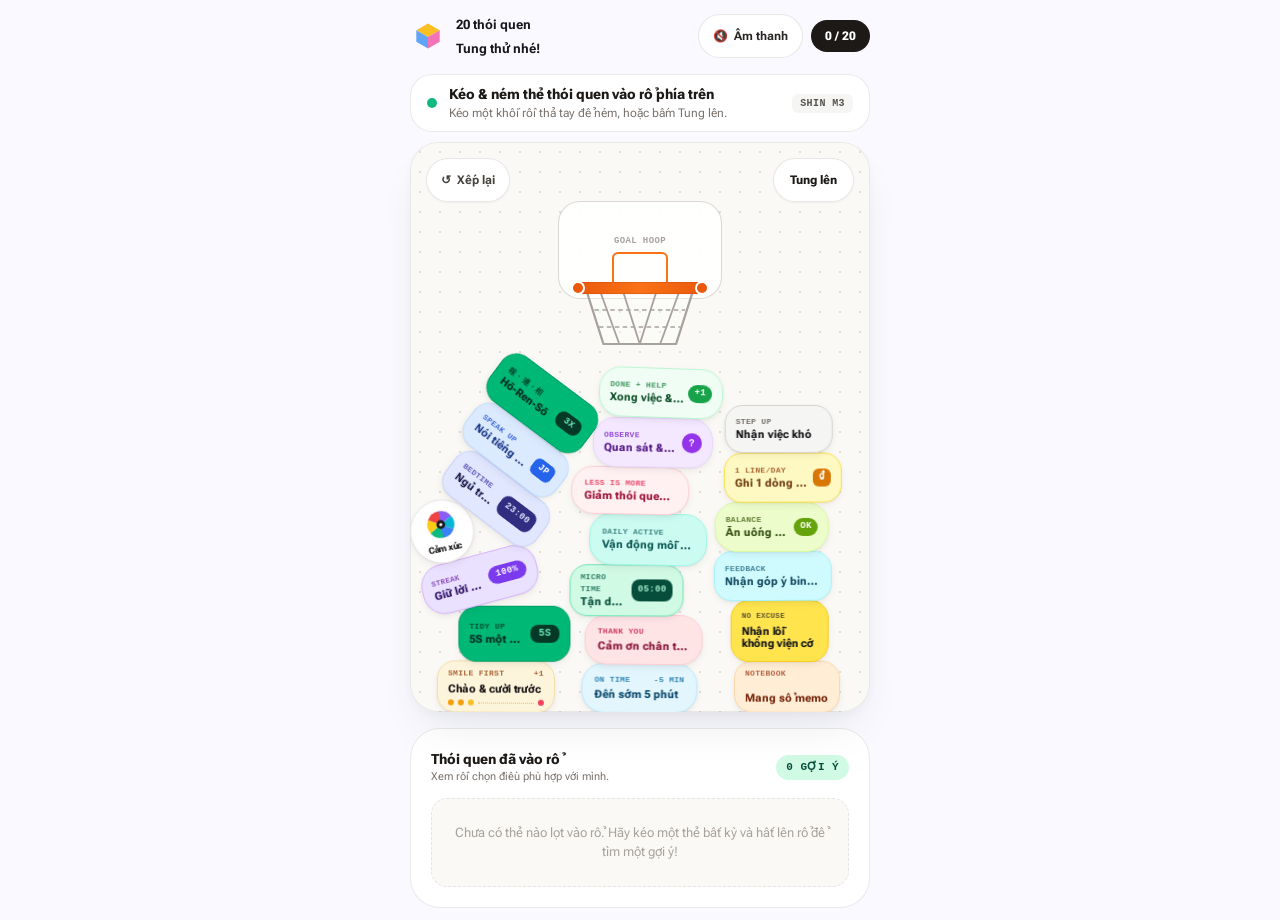
==== habit-game.html @ e6008279 "M3.3.14. Game" ====
<!DOCTYPE html>
<html lang="vi">
<head>
  <meta charset="UTF-8" />
  <meta name="viewport" content="width=device-width, initial-scale=1.0" />
  <title>Tung thói quen · Shin routine</title>

  <!-- Tailwind CSS -->
  <link rel="stylesheet" href="assets/game/habit-game.css?v=M3.3.14">

  <!-- Thư viện vật lý 2D Matter.js -->
  <script src="assets/game/matter-0.19.0.min.js?v=M3.3.14"></script>

  <style>
@font-face{font-family:'Roboto Flex';src:url('assets/fonts/roboto-flex-vietnamese.woff2') format('woff2');font-weight:100 1000;font-display:swap;unicode-range:U+0102-0103,U+0110-0111,U+0128-0129,U+0168-0169,U+01A0-01A1,U+01AF-01B0,U+0300-0301,U+0303-0304,U+0308-0309,U+0323,U+0329,U+1EA0-1EF9,U+20AB;}
@font-face{font-family:'Roboto Flex';src:url('assets/fonts/roboto-flex-latin.woff2') format('woff2');font-weight:100 1000;font-display:swap;}

    :root {
      --bg-page: #F6F5F0;
      --bg-table: #FAF9F5;
      --dot-color: #DFDDD4;
      --ink-primary: #18181B;
    }

    body {
      font-family: 'Roboto Flex', -apple-system, BlinkMacSystemFont, sans-serif;
      background-color: var(--bg-page);
      color: var(--ink-primary);
      overscroll-behavior: none;
    }

    .font-mono-tag {
      font-family: ui-monospace, monospace;
      letter-spacing: 0.04em;
    }

    /* Mặt bàn Google Tabletop với họa tiết lưới chấm đặc trưng */
    .tabletop-surface {
      background-color: var(--bg-table);
      background-image: radial-gradient(var(--dot-color) 1.35px, transparent 1.35px);
      background-size: 20px 20px;
      box-shadow:
        0 24px 48px -16px rgba(24, 24, 27, 0.10),
        0 4px 12px -2px rgba(24, 24, 27, 0.04),
        inset 0 0 0 1px rgba(24, 24, 27, 0.07);
      touch-action: none;
      user-select: none;
      -webkit-user-select: none;
    }

    /* Thẻ / Khối vật lý Tabletop */
    .tt-widget {
      position: absolute;
      top: 0;
      left: 0;
      will-change: transform;
      pointer-events: none;
      box-shadow:
        0 3px 10px -2px rgba(24, 24, 27, 0.09),
        0 1px 2px rgba(24, 24, 27, 0.05);
      transition: box-shadow 0.16s ease, opacity 0.25s ease;
    }

    .tt-widget.is-grabbed {
      box-shadow:
        0 20px 32px -8px rgba(24, 24, 27, 0.24),
        0 8px 16px -4px rgba(24, 24, 27, 0.10),
        0 0 0 2px #18181B;
      z-index: 30;
    }

    /* Hiệu ứng rung lưới rổ khi ném lọt */
    @keyframes netSwish {
      0% { transform: scaleY(1) scaleX(1); }
      28% { transform: scaleY(1.28) scaleX(0.85); }
      62% { transform: scaleY(0.92) scaleX(1.06); }
      100% { transform: scaleY(1) scaleX(1); }
    }

    .net-swish-anim {
      transform-origin: top center;
      animation: netSwish 0.45s cubic-bezier(0.22, 1, 0.36, 1);
    }

    /* Hiệu ứng hạt màu Tabletop khi ghi điểm */
    @keyframes confettiBurst {
      0% {
        opacity: 1;
        transform: translate(0, 0) scale(1) rotate(0deg);
      }
      100% {
        opacity: 0;
        transform: translate(var(--dx), var(--dy)) scale(0.35) rotate(140deg);
      }
    }

    .tt-particle {
      position: absolute;
      width: 8px;
      height: 8px;
      border-radius: 3px;
      pointer-events: none;
      animation: confettiBurst 0.65s cubic-bezier(0.16, 1, 0.3, 1) forwards;
    }

    /* Lớp bắt sự kiện kéo thả */
    #interaction-layer {
      position: absolute;
      inset: 0;
      z-index: 20;
      cursor: grab;
      touch-action: none;
    }

    #interaction-layer:active {
      cursor: grabbing;
    }
  </style>
<style>html,body{margin:0;overscroll-behavior:contain}body{padding:12px!important;background:#F9F9FF}#court-wrapper{height:clamp(480px,70dvh,570px);border-radius:28px}#hud-banner{margin-bottom:10px}#hud-title,#hud-desc{white-space:normal;line-height:1.4}#hud-desc{font-size:12px}#selected-habits-list{max-height:none}.result14{padding:13px;border:1px solid #E0E4ED;border-radius:20px;background:#F9FAFF}.result14 b{font-size:16px;line-height:1.35}.result14 p{font-size:13px;line-height:1.5;margin:5px 0 8px;color:#525E70}.result14-actions{display:flex;flex-wrap:wrap;gap:6px}.result14 button{border:0;border-radius:22px;padding:10px 12px;min-height:44px;font-size:13px;font-weight:600;background:#E7EEFB;color:#204B88}.result14 button[data-action=choose]{background:#2265C5;color:white}.result14 button[data-action=return]{background:transparent;color:#687182}.result14-status{display:block;font-size:12px;color:#52714F;margin-bottom:7px}#empty-habits-msg{font-size:13px;line-height:1.5}#selected-count-badge{white-space:nowrap}#sound-toggle{min-width:44px;min-height:44px}#reset-btn,#toss-btn{min-height:44px}#court-wrapper{touch-action:none}#selected-habits-list{display:grid;gap:8px}button:focus-visible{outline:3px solid #2265C5;outline-offset:3px}@media(prefers-reduced-motion:reduce){.tt-particle{display:none}.net-swish-anim{animation:none}}</style>
<style>.game14-small-title{font-size:13px;line-height:1.4}#game14-results-jump{position:fixed;right:14px;bottom:14px;z-index:40;background:#2265C5;color:white;border:1px solid #fff6;border-radius:24px;min-height:44px;padding:10px 16px;font-size:14px;font-weight:600;box-shadow:0 3px 16px #183D702B}#game14-results-jump[hidden]{display:none}</style>
</head>
<body class="min-h-screen flex flex-col items-center py-5 px-3 sm:py-7 sm:px-4">

  <!-- Header mang phong cách Google CHƠI ĐỂ KHÁM PHÁ -->
  <header class="w-full max-w-[460px] flex items-center justify-between mb-3.5">
    <div class="flex items-center gap-2.5">
      <!-- Logo đa sắc 3D lấy cảm hứng từ Tabletop -->
      <svg class="w-9 h-9 shrink-0" viewBox="0 0 40 40" fill="none">
        <path d="M20 6L33 13.5L20 21L7 13.5L20 6Z" fill="#FBBF24"/>
        <path d="M7 13.5L20 21V34L7 26.5V13.5Z" fill="#60A5FA"/>
        <path d="M33 13.5L20 21V34L33 26.5V13.5Z" fill="#F472B6"/>
      </svg>
      <div>
        <b class="game14-small-title">20 thói quen<br>Tung thử nhé!</b>
      </div>
    </div>

    <div class="flex items-center gap-2">
      <button id="sound-toggle" type="button" class="px-3.5 py-2 rounded-full bg-white hover:bg-stone-50 active:scale-95 text-xs font-bold text-stone-800 border border-stone-200/90 shadow-xs flex items-center gap-1.5 transition cursor-pointer">
        <span id="sound-icon">🔊</span>
        <span class="hidden sm:inline">Âm thanh</span>
      </button>
      <button type="button" title="Xem gợi ý đã vào rổ" id="score-pill" class="px-3.5 py-2 rounded-full bg-stone-900 text-white text-xs font-extrabold shadow-xs">
        0 / 20
      </button>
    </div>
  </header>

  <!-- Khu vực chính -->
  <main class="w-full max-w-[460px] flex flex-col items-center">

    <!-- Thanh hiển thị chi tiết thói quen khi chạm vào thẻ -->
    <div id="hud-banner" class="w-full mb-3 px-4 py-2.5 rounded-[22px] bg-white border border-stone-200/80 shadow-xs flex items-center justify-between gap-3 min-h-[52px]">
      <div class="flex items-center gap-3 min-w-0">
        <span id="hud-badge" class="w-2.5 h-2.5 rounded-full bg-emerald-500 shrink-0"></span>
        <div class="min-w-0">
          <div id="hud-title" class="text-xs sm:text-sm font-extrabold text-stone-900 truncate">
            Kéo & ném thẻ thói quen vào rổ phía trên
          </div>
          <div id="hud-desc" class="text-[11px] text-stone-500 truncate">
            Kéo một khối rồi thả tay để ném, hoặc bấm Tung lên.
          </div>
        </div>
      </div>
      <span id="hud-tag" class="font-mono-tag shrink-0 px-2 py-0.5 rounded-md bg-stone-100 text-stone-600 text-[10px] font-semibold uppercase">
        SHIN M3
      </span>
    </div>

    <!-- Mặt Bàn Vật Lý Google Tabletop + Rổ Bóng Rổ -->
    <div id="court-wrapper" class="relative w-full h-[500px] sm:h-[560px] rounded-[38px] tabletop-surface overflow-hidden">

      <!-- Nút Làm mới ở góc trên bên trái -->
      <button id="reset-btn" type="button" class="absolute top-4 left-4 z-30 px-3.5 py-2 rounded-full bg-white/95 hover:bg-white active:scale-95 text-xs font-bold text-stone-700 shadow-sm border border-stone-200/90 transition cursor-pointer flex items-center gap-1.5">
        <span>↺</span>
        <span>Xếp lại</span>
      </button>

      <!-- Nút Tung lên (Xáo trộn) chuẩn phong cách Tabletop ở góc trên bên phải -->
      <button id="toss-btn" type="button" class="absolute top-4 right-4 z-30 px-4 py-2 rounded-full bg-white/95 hover:bg-white active:scale-95 text-xs font-extrabold text-stone-900 shadow-sm border border-stone-200/90 transition cursor-pointer">
        Tung lên
      </button>

      <!-- LỚP 1 (Phía sau thẻ): Bảng rổ tối giản kiểu Tabletop -->
      <div id="hoop-backboard" class="absolute pointer-events-none z-[5] flex flex-col items-center justify-end" style="transform: translateX(-50%);">
        <div class="w-full h-full rounded-[22px] bg-white/90 backdrop-blur-xs border border-stone-300/90 shadow-xs flex flex-col items-center justify-end pb-2.5">
          <div class="font-mono-tag text-[9px] font-bold text-stone-400 uppercase tracking-widest mb-1">GOAL HOOP</div>
          <!-- Ô mục tiêu cam trên bảng rổ -->
          <div class="w-14 h-9 border-[2.5px] border-orange-500 rounded-md"></div>
        </div>
      </div>

      <!-- LỚP 2 (Giữa): 20 Thẻ Thói Quen Vật Lý -->
      <div id="items-container" class="absolute inset-0 z-[10] pointer-events-none"></div>

      <!-- LỚP 3 (Phía trước thẻ): Vành rổ & Lưới rổ -->
      <div id="hoop-foreground" class="absolute pointer-events-none z-[18] flex flex-col items-center" style="transform: translateX(-50%);">
        <div class="w-full h-3 rounded-full bg-gradient-to-r from-orange-600 via-orange-500 to-orange-600 shadow-sm border border-orange-700/30 relative">
          <span class="absolute -left-1 top-1/2 -translate-y-1/2 w-3.5 h-3.5 rounded-full bg-orange-600 border-2 border-white"></span>
          <span class="absolute -right-1 top-1/2 -translate-y-1/2 w-3.5 h-3.5 rounded-full bg-orange-600 border-2 border-white"></span>
        </div>
        <svg id="hoop-net-svg" class="w-[86%] h-14 -mt-0.5 overflow-visible" viewBox="0 0 100 56" preserveAspectRatio="none">
          <path d="M 4 2 L 18 52 L 82 52 L 96 2" fill="rgba(255,255,255,0.32)" stroke="#A8A29E" stroke-width="2" stroke-linejoin="round"/>
          <path d="M 16 2 L 32 52 M 36 2 L 50 52 M 64 2 L 50 52 M 84 2 L 68 52" stroke="#A8A29E" stroke-width="1.6" stroke-linecap="round"/>
          <path d="M 10 18 L 90 18 M 14 35 L 86 35" stroke="#A8A29E" stroke-width="1.5" stroke-dasharray="4 3"/>
        </svg>
      </div>

      <!-- Lớp hạt hiệu ứng -->
      <div id="fx-layer" class="absolute inset-0 z-[22] pointer-events-none"></div>

      <!-- Lớp nhận tương tác kéo & ném -->
      <div id="interaction-layer"></div>
    </div>

    <!-- Danh Sách Thói Quen Đã Ném Trúng Rổ Để Rèn Luyện -->
    <section class="w-full mt-4 bg-white rounded-[30px] border border-stone-200/80 shadow-xs p-4 sm:p-5">
      <div class="flex items-center justify-between mb-3">
        <div>
          <h2 class="text-sm font-extrabold text-stone-900">Thói quen đã vào rổ</h2>
          <p class="text-[11px] text-stone-500">Xem rồi chọn điều phù hợp với mình.</p>
        </div>
        <span id="selected-count-badge" class="font-mono-tag px-2.5 py-1 rounded-full bg-emerald-100 text-emerald-900 text-[11px] font-bold">
          0 GỢI Ý
        </span>
      </div>

      <!-- Trạng thái trống -->
      <div id="empty-habits-msg" class="py-6 px-4 rounded-2xl bg-[#FAF9F5] border border-dashed border-stone-200 text-center text-xs text-stone-400">
        Chưa có thẻ nào lọt vào rổ. Hãy kéo một thẻ bất kỳ và hất lên rổ để tìm một gợi ý!
      </div>

      <!-- Danh sách thẻ đã chọn -->
      <div id="selected-habits-list" class="grid grid-cols-1 gap-2 pr-0.5"></div>
    </section>

  </main>
  <button type="button" id="game14-results-jump" hidden aria-label="Xem thói quen đã vào rổ"></button>

  <script src="assets/game/habit-game.js?v=M3.3.14"></script>
</body>
</html>
---- assets/game/habit-game.css ----
*, ::before, ::after{--tw-border-spacing-x:0;--tw-border-spacing-y:0;--tw-translate-x:0;--tw-translate-y:0;--tw-rotate:0;--tw-skew-x:0;--tw-skew-y:0;--tw-scale-x:1;--tw-scale-y:1;--tw-pan-x: ;--tw-pan-y: ;--tw-pinch-zoom: ;--tw-scroll-snap-strictness:proximity;--tw-gradient-from-position: ;--tw-gradient-via-position: ;--tw-gradient-to-position: ;--tw-ordinal: ;--tw-slashed-zero: ;--tw-numeric-figure: ;--tw-numeric-spacing: ;--tw-numeric-fraction: ;--tw-ring-inset: ;--tw-ring-offset-width:0px;--tw-ring-offset-color:#fff;--tw-ring-color:rgb(59 130 246 / 0.5);--tw-ring-offset-shadow:0 0 #0000;--tw-ring-shadow:0 0 #0000;--tw-shadow:0 0 #0000;--tw-shadow-colored:0 0 #0000;--tw-blur: ;--tw-brightness: ;--tw-contrast: ;--tw-grayscale: ;--tw-hue-rotate: ;--tw-invert: ;--tw-saturate: ;--tw-sepia: ;--tw-drop-shadow: ;--tw-backdrop-blur: ;--tw-backdrop-brightness: ;--tw-backdrop-contrast: ;--tw-backdrop-grayscale: ;--tw-backdrop-hue-rotate: ;--tw-backdrop-invert: ;--tw-backdrop-opacity: ;--tw-backdrop-saturate: ;--tw-backdrop-sepia: ;--tw-contain-size: ;--tw-contain-layout: ;--tw-contain-paint: ;--tw-contain-style: }::backdrop{--tw-border-spacing-x:0;--tw-border-spacing-y:0;--tw-translate-x:0;--tw-translate-y:0;--tw-rotate:0;--tw-skew-x:0;--tw-skew-y:0;--tw-scale-x:1;--tw-scale-y:1;--tw-pan-x: ;--tw-pan-y: ;--tw-pinch-zoom: ;--tw-scroll-snap-strictness:proximity;--tw-gradient-from-position: ;--tw-gradient-via-position: ;--tw-gradient-to-position: ;--tw-ordinal: ;--tw-slashed-zero: ;--tw-numeric-figure: ;--tw-numeric-spacing: ;--tw-numeric-fraction: ;--tw-ring-inset: ;--tw-ring-offset-width:0px;--tw-ring-offset-color:#fff;--tw-ring-color:rgb(59 130 246 / 0.5);--tw-ring-offset-shadow:0 0 #0000;--tw-ring-shadow:0 0 #0000;--tw-shadow:0 0 #0000;--tw-shadow-colored:0 0 #0000;--tw-blur: ;--tw-brightness: ;--tw-contrast: ;--tw-grayscale: ;--tw-hue-rotate: ;--tw-invert: ;--tw-saturate: ;--tw-sepia: ;--tw-drop-shadow: ;--tw-backdrop-blur: ;--tw-backdrop-brightness: ;--tw-backdrop-contrast: ;--tw-backdrop-grayscale: ;--tw-backdrop-hue-rotate: ;--tw-backdrop-invert: ;--tw-backdrop-opacity: ;--tw-backdrop-saturate: ;--tw-backdrop-sepia: ;--tw-contain-size: ;--tw-contain-layout: ;--tw-contain-paint: ;--tw-contain-style: }/* ! tailwindcss v3.4.17 | MIT License | https://tailwindcss.com */*,::after,::before{box-sizing:border-box;border-width:0;border-style:solid;border-color:#e5e7eb}::after,::before{--tw-content:''}:host,html{line-height:1.5;-webkit-text-size-adjust:100%;-moz-tab-size:4;tab-size:4;font-family:ui-sans-serif, system-ui, sans-serif, "Apple Color Emoji", "Segoe UI Emoji", "Segoe UI Symbol", "Noto Color Emoji";font-feature-settings:normal;font-variation-settings:normal;-webkit-tap-highlight-color:transparent}body{margin:0;line-height:inherit}hr{height:0;color:inherit;border-top-width:1px}abbr:where([title]){-webkit-text-decoration:underline dotted;text-decoration:underline dotted}h1,h2,h3,h4,h5,h6{font-size:inherit;font-weight:inherit}a{color:inherit;text-decoration:inherit}b,strong{font-weight:bolder}code,kbd,pre,samp{font-family:ui-monospace, SFMono-Regular, Menlo, Monaco, Consolas, "Liberation Mono", "Courier New", monospace;font-feature-settings:normal;font-variation-settings:normal;font-size:1em}small{font-size:80%}sub,sup{font-size:75%;line-height:0;position:relative;vertical-align:baseline}sub{bottom:-.25em}sup{top:-.5em}table{text-indent:0;border-color:inherit;border-collapse:collapse}button,input,optgroup,select,textarea{font-family:inherit;font-feature-settings:inherit;font-variation-settings:inherit;font-size:100%;font-weight:inherit;line-height:inherit;letter-spacing:inherit;color:inherit;margin:0;padding:0}button,select{text-transform:none}button,input:where([type=button]),input:where([type=reset]),input:where([type=submit]){-webkit-appearance:button;background-color:transparent;background-image:none}:-moz-focusring{outline:auto}:-moz-ui-invalid{box-shadow:none}progress{vertical-align:baseline}::-webkit-inner-spin-button,::-webkit-outer-spin-button{height:auto}[type=search]{-webkit-appearance:textfield;outline-offset:-2px}::-webkit-search-decoration{-webkit-appearance:none}::-webkit-file-upload-button{-webkit-appearance:button;font:inherit}summary{display:list-item}blockquote,dd,dl,figure,h1,h2,h3,h4,h5,h6,hr,p,pre{margin:0}fieldset{margin:0;padding:0}legend{padding:0}menu,ol,ul{list-style:none;margin:0;padding:0}dialog{padding:0}textarea{resize:vertical}input::placeholder,textarea::placeholder{opacity:1;color:#9ca3af}[role=button],button{cursor:pointer}:disabled{cursor:default}audio,canvas,embed,iframe,img,object,svg,video{display:block;vertical-align:middle}img,video{max-width:100%;height:auto}[hidden]:where(:not([hidden=until-found])){display:none}.pointer-events-none{pointer-events:none}.absolute{position:absolute}.relative{position:relative}.inset-0{inset:0px}.-left-1{left:-0.25rem}.-right-1{right:-0.25rem}.left-4{left:1rem}.right-4{right:1rem}.top-1\/2{top:50%}.top-4{top:1rem}.z-30{z-index:30}.z-\[10\]{z-index:10}.z-\[18\]{z-index:18}.z-\[22\]{z-index:22}.z-\[5\]{z-index:5}.-mt-0\.5{margin-top:-0.125rem}.mb-0\.5{margin-bottom:0.125rem}.mb-1{margin-bottom:0.25rem}.mb-3{margin-bottom:0.75rem}.mb-3\.5{margin-bottom:0.875rem}.mt-4{margin-top:1rem}.mt-0\.5{margin-top:0.125rem}.flex{display:flex}.grid{display:grid}.hidden{display:none}.h-14{height:3.5rem}.h-2\.5{height:0.625rem}.h-3{height:0.75rem}.h-3\.5{height:0.875rem}.h-9{height:2.25rem}.h-\[500px\]{height:500px}.h-full{height:100%}.h-1\.5{height:0.375rem}.h-5{height:1.25rem}.h-8{height:2rem}.h-\[1\.5px\]{height:1.5px}.min-h-\[52px\]{min-height:52px}.min-h-screen{min-height:100vh}.w-14{width:3.5rem}.w-2\.5{width:0.625rem}.w-3\.5{width:0.875rem}.w-9{width:2.25rem}.w-\[86\%\]{width:86%}.w-full{width:100%}.w-1\.5{width:0.375rem}.w-5{width:1.25rem}.w-8{width:2rem}.min-w-0{min-width:0px}.max-w-\[460px\]{max-width:460px}.flex-1{flex:1 1 0%}.shrink-0{flex-shrink:0}.-translate-y-1\/2{--tw-translate-y:-50%;transform:translate(var(--tw-translate-x), var(--tw-translate-y)) rotate(var(--tw-rotate)) skewX(var(--tw-skew-x)) skewY(var(--tw-skew-y)) scaleX(var(--tw-scale-x)) scaleY(var(--tw-scale-y))}.cursor-pointer{cursor:pointer}.grid-cols-1{grid-template-columns:repeat(1, minmax(0, 1fr))}.flex-col{flex-direction:column}.items-center{align-items:center}.justify-end{justify-content:flex-end}.justify-center{justify-content:center}.justify-between{justify-content:space-between}.gap-1\.5{gap:0.375rem}.gap-2{gap:0.5rem}.gap-2\.5{gap:0.625rem}.gap-3{gap:0.75rem}.gap-1{gap:0.25rem}.overflow-hidden{overflow:hidden}.overflow-visible{overflow:visible}.truncate{overflow:hidden;text-overflow:ellipsis;white-space:nowrap}.rounded-2xl{border-radius:1rem}.rounded-\[22px\]{border-radius:22px}.rounded-\[30px\]{border-radius:30px}.rounded-\[38px\]{border-radius:38px}.rounded-full{border-radius:9999px}.rounded-md{border-radius:0.375rem}.rounded-lg{border-radius:0.5rem}.border{border-width:1px}.border-2{border-width:2px}.border-\[2\.5px\]{border-width:2.5px}.border-b{border-bottom-width:1px}.border-dashed{border-style:dashed}.border-dotted{border-style:dotted}.border-orange-500{--tw-border-opacity:1;border-color:rgb(249 115 22 / var(--tw-border-opacity, 1))}.border-orange-700\/30{border-color:rgb(194 65 12 / 0.3)}.border-stone-200{--tw-border-opacity:1;border-color:rgb(231 229 228 / var(--tw-border-opacity, 1))}.border-stone-200\/80{border-color:rgb(231 229 228 / 0.8)}.border-stone-200\/90{border-color:rgb(231 229 228 / 0.9)}.border-stone-300\/90{border-color:rgb(214 211 209 / 0.9)}.border-white{--tw-border-opacity:1;border-color:rgb(255 255 255 / var(--tw-border-opacity, 1))}.border-amber-500\/70{border-color:rgb(245 158 11 / 0.7)}.bg-\[\#FAF9F5\]{--tw-bg-opacity:1;background-color:rgb(250 249 245 / var(--tw-bg-opacity, 1))}.bg-emerald-100{--tw-bg-opacity:1;background-color:rgb(209 250 229 / var(--tw-bg-opacity, 1))}.bg-emerald-500{--tw-bg-opacity:1;background-color:rgb(16 185 129 / var(--tw-bg-opacity, 1))}.bg-orange-600{--tw-bg-opacity:1;background-color:rgb(234 88 12 / var(--tw-bg-opacity, 1))}.bg-stone-100{--tw-bg-opacity:1;background-color:rgb(245 245 244 / var(--tw-bg-opacity, 1))}.bg-stone-900{--tw-bg-opacity:1;background-color:rgb(28 25 23 / var(--tw-bg-opacity, 1))}.bg-white{--tw-bg-opacity:1;background-color:rgb(255 255 255 / var(--tw-bg-opacity, 1))}.bg-white\/90{background-color:rgb(255 255 255 / 0.9)}.bg-white\/95{background-color:rgb(255 255 255 / 0.95)}.bg-\[\#043927\]{--tw-bg-opacity:1;background-color:rgb(4 57 39 / var(--tw-bg-opacity, 1))}.bg-amber-400{--tw-bg-opacity:1;background-color:rgb(251 191 36 / var(--tw-bg-opacity, 1))}.bg-amber-500{--tw-bg-opacity:1;background-color:rgb(245 158 11 / var(--tw-bg-opacity, 1))}.bg-amber-600{--tw-bg-opacity:1;background-color:rgb(217 119 6 / var(--tw-bg-opacity, 1))}.bg-blue-600{--tw-bg-opacity:1;background-color:rgb(37 99 235 / var(--tw-bg-opacity, 1))}.bg-emerald-900{--tw-bg-opacity:1;background-color:rgb(6 78 59 / var(--tw-bg-opacity, 1))}.bg-green-600{--tw-bg-opacity:1;background-color:rgb(22 163 74 / var(--tw-bg-opacity, 1))}.bg-indigo-900{--tw-bg-opacity:1;background-color:rgb(49 46 129 / var(--tw-bg-opacity, 1))}.bg-lime-600{--tw-bg-opacity:1;background-color:rgb(101 163 13 / var(--tw-bg-opacity, 1))}.bg-purple-600{--tw-bg-opacity:1;background-color:rgb(147 51 234 / var(--tw-bg-opacity, 1))}.bg-rose-500{--tw-bg-opacity:1;background-color:rgb(244 63 94 / var(--tw-bg-opacity, 1))}.bg-violet-600{--tw-bg-opacity:1;background-color:rgb(124 58 237 / var(--tw-bg-opacity, 1))}.bg-gradient-to-r{background-image:linear-gradient(to right, var(--tw-gradient-stops))}.from-orange-600{--tw-gradient-from:#ea580c var(--tw-gradient-from-position);--tw-gradient-to:rgb(234 88 12 / 0) var(--tw-gradient-to-position);--tw-gradient-stops:var(--tw-gradient-from), var(--tw-gradient-to)}.via-orange-500{--tw-gradient-to:rgb(249 115 22 / 0)  var(--tw-gradient-to-position);--tw-gradient-stops:var(--tw-gradient-from), #f97316 var(--tw-gradient-via-position), var(--tw-gradient-to)}.to-orange-600{--tw-gradient-to:#ea580c var(--tw-gradient-to-position)}.p-4{padding:1rem}.p-1{padding:0.25rem}.p-2\.5{padding:0.625rem}.px-2{padding-left:0.5rem;padding-right:0.5rem}.px-2\.5{padding-left:0.625rem;padding-right:0.625rem}.px-3{padding-left:0.75rem;padding-right:0.75rem}.px-3\.5{padding-left:0.875rem;padding-right:0.875rem}.px-4{padding-left:1rem;padding-right:1rem}.py-0\.5{padding-top:0.125rem;padding-bottom:0.125rem}.py-1{padding-top:0.25rem;padding-bottom:0.25rem}.py-2{padding-top:0.5rem;padding-bottom:0.5rem}.py-2\.5{padding-top:0.625rem;padding-bottom:0.625rem}.py-5{padding-top:1.25rem;padding-bottom:1.25rem}.py-6{padding-top:1.5rem;padding-bottom:1.5rem}.px-1\.5{padding-left:0.375rem;padding-right:0.375rem}.py-1\.5{padding-top:0.375rem;padding-bottom:0.375rem}.pb-2\.5{padding-bottom:0.625rem}.pr-0\.5{padding-right:0.125rem}.text-center{text-align:center}.text-\[10px\]{font-size:10px}.text-\[11px\]{font-size:11px}.text-\[9px\]{font-size:9px}.text-sm{font-size:0.875rem;line-height:1.25rem}.text-xl{font-size:1.25rem;line-height:1.75rem}.text-xs{font-size:0.75rem;line-height:1rem}.text-\[7\.5px\]{font-size:7.5px}.text-\[8\.5px\]{font-size:8.5px}.text-\[8px\]{font-size:8px}.font-bold{font-weight:700}.font-extrabold{font-weight:800}.font-medium{font-weight:500}.font-semibold{font-weight:600}.uppercase{text-transform:uppercase}.leading-none{line-height:1}.leading-\[1\.15\]{line-height:1.15}.leading-tight{line-height:1.25}.tracking-tight{letter-spacing:-0.025em}.tracking-widest{letter-spacing:0.1em}.text-emerald-900{--tw-text-opacity:1;color:rgb(6 78 59 / var(--tw-text-opacity, 1))}.text-stone-400{--tw-text-opacity:1;color:rgb(168 162 158 / var(--tw-text-opacity, 1))}.text-stone-500{--tw-text-opacity:1;color:rgb(120 113 108 / var(--tw-text-opacity, 1))}.text-stone-600{--tw-text-opacity:1;color:rgb(87 83 78 / var(--tw-text-opacity, 1))}.text-stone-700{--tw-text-opacity:1;color:rgb(68 64 60 / var(--tw-text-opacity, 1))}.text-stone-800{--tw-text-opacity:1;color:rgb(41 37 36 / var(--tw-text-opacity, 1))}.text-stone-900{--tw-text-opacity:1;color:rgb(28 25 23 / var(--tw-text-opacity, 1))}.text-white{--tw-text-opacity:1;color:rgb(255 255 255 / var(--tw-text-opacity, 1))}.text-amber-800\/80{color:rgb(146 64 14 / 0.8)}.text-blue-700\/80{color:rgb(29 78 216 / 0.8)}.text-cyan-800\/75{color:rgb(21 94 117 / 0.75)}.text-emerald-200{--tw-text-opacity:1;color:rgb(167 243 208 / var(--tw-text-opacity, 1))}.text-emerald-300{--tw-text-opacity:1;color:rgb(110 231 183 / var(--tw-text-opacity, 1))}.text-emerald-800\/80{color:rgb(6 95 70 / 0.8)}.text-emerald-950{--tw-text-opacity:1;color:rgb(2 44 34 / var(--tw-text-opacity, 1))}.text-emerald-950\/75{color:rgb(2 44 34 / 0.75)}.text-emerald-950\/80{color:rgb(2 44 34 / 0.8)}.text-green-700\/80{color:rgb(21 128 61 / 0.8)}.text-indigo-100{--tw-text-opacity:1;color:rgb(224 231 255 / var(--tw-text-opacity, 1))}.text-indigo-800\/75{color:rgb(55 48 163 / 0.75)}.text-lime-800\/80{color:rgb(63 98 18 / 0.8)}.text-orange-800\/75{color:rgb(154 52 18 / 0.75)}.text-purple-700\/80{color:rgb(126 34 206 / 0.8)}.text-purple-800\/75{color:rgb(107 33 168 / 0.75)}.text-rose-600\/80{color:rgb(225 29 72 / 0.8)}.text-rose-700\/80{color:rgb(190 18 60 / 0.8)}.text-sky-700\/80{color:rgb(3 105 161 / 0.8)}.text-stone-800\/75{color:rgb(41 37 36 / 0.75)}.text-teal-800\/75{color:rgb(17 94 89 / 0.75)}.shadow-sm{--tw-shadow:0 1px 2px 0 rgb(0 0 0 / 0.05);--tw-shadow-colored:0 1px 2px 0 var(--tw-shadow-color);box-shadow:var(--tw-ring-offset-shadow, 0 0 #0000), var(--tw-ring-shadow, 0 0 #0000), var(--tw-shadow)}.transition{transition-property:color, background-color, border-color, fill, stroke, opacity, box-shadow, transform, filter, -webkit-text-decoration-color, -webkit-backdrop-filter;transition-property:color, background-color, border-color, text-decoration-color, fill, stroke, opacity, box-shadow, transform, filter, backdrop-filter;transition-property:color, background-color, border-color, text-decoration-color, fill, stroke, opacity, box-shadow, transform, filter, backdrop-filter, -webkit-text-decoration-color, -webkit-backdrop-filter;transition-timing-function:cubic-bezier(0.4, 0, 0.2, 1);transition-duration:150ms}.hover\:bg-stone-50:hover{--tw-bg-opacity:1;background-color:rgb(250 250 249 / var(--tw-bg-opacity, 1))}.hover\:bg-white:hover{--tw-bg-opacity:1;background-color:rgb(255 255 255 / var(--tw-bg-opacity, 1))}.active\:scale-95:active{--tw-scale-x:.95;--tw-scale-y:.95;transform:translate(var(--tw-translate-x), var(--tw-translate-y)) rotate(var(--tw-rotate)) skewX(var(--tw-skew-x)) skewY(var(--tw-skew-y)) scaleX(var(--tw-scale-x)) scaleY(var(--tw-scale-y))}@media (min-width: 640px){.sm\:inline{display:inline}.sm\:h-\[560px\]{height:560px}.sm\:p-5{padding:1.25rem}.sm\:px-4{padding-left:1rem;padding-right:1rem}.sm\:py-7{padding-top:1.75rem;padding-bottom:1.75rem}.sm\:text-sm{font-size:0.875rem;line-height:1.25rem}}
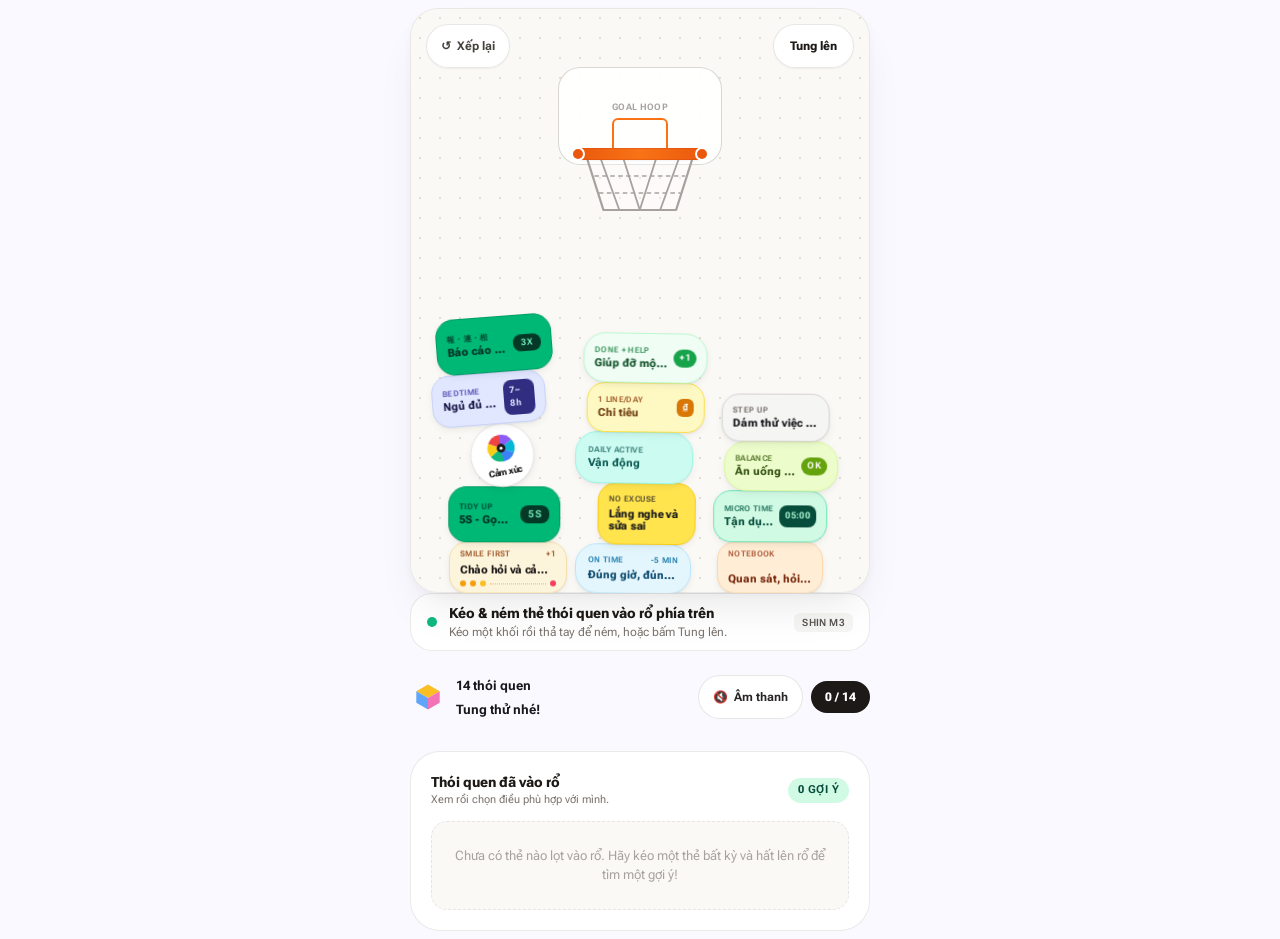
==== commit f5a03cdf: "M3.3.16" ====
--- a/habit-game.html
+++ b/habit-game.html
@@ -1,242 +1,244 @@
-<!DOCTYPE html>
-<html lang="vi">
-<head>
-  <meta charset="UTF-8" />
-  <meta name="viewport" content="width=device-width, initial-scale=1.0" />
-  <title>Tung thói quen · Shin routine</title>
-
-  <!-- Tailwind CSS -->
-  <link rel="stylesheet" href="assets/game/habit-game.css?v=M3.3.14">
-
-  <!-- Thư viện vật lý 2D Matter.js -->
-  <script src="assets/game/matter-0.19.0.min.js?v=M3.3.14"></script>
-
-  <style>
-@font-face{font-family:'Roboto Flex';src:url('assets/fonts/roboto-flex-vietnamese.woff2') format('woff2');font-weight:100 1000;font-display:swap;unicode-range:U+0102-0103,U+0110-0111,U+0128-0129,U+0168-0169,U+01A0-01A1,U+01AF-01B0,U+0300-0301,U+0303-0304,U+0308-0309,U+0323,U+0329,U+1EA0-1EF9,U+20AB;}
-@font-face{font-family:'Roboto Flex';src:url('assets/fonts/roboto-flex-latin.woff2') format('woff2');font-weight:100 1000;font-display:swap;}
-
-    :root {
-      --bg-page: #F6F5F0;
-      --bg-table: #FAF9F5;
-      --dot-color: #DFDDD4;
-      --ink-primary: #18181B;
-    }
-
-    body {
-      font-family: 'Roboto Flex', -apple-system, BlinkMacSystemFont, sans-serif;
-      background-color: var(--bg-page);
-      color: var(--ink-primary);
-      overscroll-behavior: none;
-    }
-
-    .font-mono-tag {
-      font-family: ui-monospace, monospace;
-      letter-spacing: 0.04em;
-    }
-
-    /* Mặt bàn Google Tabletop với họa tiết lưới chấm đặc trưng */
-    .tabletop-surface {
-      background-color: var(--bg-table);
-      background-image: radial-gradient(var(--dot-color) 1.35px, transparent 1.35px);
-      background-size: 20px 20px;
-      box-shadow:
-        0 24px 48px -16px rgba(24, 24, 27, 0.10),
-        0 4px 12px -2px rgba(24, 24, 27, 0.04),
-        inset 0 0 0 1px rgba(24, 24, 27, 0.07);
-      touch-action: none;
-      user-select: none;
-      -webkit-user-select: none;
-    }
-
-    /* Thẻ / Khối vật lý Tabletop */
-    .tt-widget {
-      position: absolute;
-      top: 0;
-      left: 0;
-      will-change: transform;
-      pointer-events: none;
-      box-shadow:
-        0 3px 10px -2px rgba(24, 24, 27, 0.09),
-        0 1px 2px rgba(24, 24, 27, 0.05);
-      transition: box-shadow 0.16s ease, opacity 0.25s ease;
-    }
-
-    .tt-widget.is-grabbed {
-      box-shadow:
-        0 20px 32px -8px rgba(24, 24, 27, 0.24),
-        0 8px 16px -4px rgba(24, 24, 27, 0.10),
-        0 0 0 2px #18181B;
-      z-index: 30;
-    }
-
-    /* Hiệu ứng rung lưới rổ khi ném lọt */
-    @keyframes netSwish {
-      0% { transform: scaleY(1) scaleX(1); }
-      28% { transform: scaleY(1.28) scaleX(0.85); }
-      62% { transform: scaleY(0.92) scaleX(1.06); }
-      100% { transform: scaleY(1) scaleX(1); }
-    }
-
-    .net-swish-anim {
-      transform-origin: top center;
-      animation: netSwish 0.45s cubic-bezier(0.22, 1, 0.36, 1);
-    }
-
-    /* Hiệu ứng hạt màu Tabletop khi ghi điểm */
-    @keyframes confettiBurst {
-      0% {
-        opacity: 1;
-        transform: translate(0, 0) scale(1) rotate(0deg);
-      }
-      100% {
-        opacity: 0;
-        transform: translate(var(--dx), var(--dy)) scale(0.35) rotate(140deg);
-      }
-    }
-
-    .tt-particle {
-      position: absolute;
-      width: 8px;
-      height: 8px;
-      border-radius: 3px;
-      pointer-events: none;
-      animation: confettiBurst 0.65s cubic-bezier(0.16, 1, 0.3, 1) forwards;
-    }
-
-    /* Lớp bắt sự kiện kéo thả */
-    #interaction-layer {
-      position: absolute;
-      inset: 0;
-      z-index: 20;
-      cursor: grab;
-      touch-action: none;
-    }
-
-    #interaction-layer:active {
-      cursor: grabbing;
-    }
-  </style>
-<style>html,body{margin:0;overscroll-behavior:contain}body{padding:12px!important;background:#F9F9FF}#court-wrapper{height:clamp(480px,70dvh,570px);border-radius:28px}#hud-banner{margin-bottom:10px}#hud-title,#hud-desc{white-space:normal;line-height:1.4}#hud-desc{font-size:12px}#selected-habits-list{max-height:none}.result14{padding:13px;border:1px solid #E0E4ED;border-radius:20px;background:#F9FAFF}.result14 b{font-size:16px;line-height:1.35}.result14 p{font-size:13px;line-height:1.5;margin:5px 0 8px;color:#525E70}.result14-actions{display:flex;flex-wrap:wrap;gap:6px}.result14 button{border:0;border-radius:22px;padding:10px 12px;min-height:44px;font-size:13px;font-weight:600;background:#E7EEFB;color:#204B88}.result14 button[data-action=choose]{background:#2265C5;color:white}.result14 button[data-action=return]{background:transparent;color:#687182}.result14-status{display:block;font-size:12px;color:#52714F;margin-bottom:7px}#empty-habits-msg{font-size:13px;line-height:1.5}#selected-count-badge{white-space:nowrap}#sound-toggle{min-width:44px;min-height:44px}#reset-btn,#toss-btn{min-height:44px}#court-wrapper{touch-action:none}#selected-habits-list{display:grid;gap:8px}button:focus-visible{outline:3px solid #2265C5;outline-offset:3px}@media(prefers-reduced-motion:reduce){.tt-particle{display:none}.net-swish-anim{animation:none}}</style>
-<style>.game14-small-title{font-size:13px;line-height:1.4}#game14-results-jump{position:fixed;right:14px;bottom:14px;z-index:40;background:#2265C5;color:white;border:1px solid #fff6;border-radius:24px;min-height:44px;padding:10px 16px;font-size:14px;font-weight:600;box-shadow:0 3px 16px #183D702B}#game14-results-jump[hidden]{display:none}</style>
-</head>
-<body class="min-h-screen flex flex-col items-center py-5 px-3 sm:py-7 sm:px-4">
-
-  <!-- Header mang phong cách Google CHƠI ĐỂ KHÁM PHÁ -->
-  <header class="w-full max-w-[460px] flex items-center justify-between mb-3.5">
-    <div class="flex items-center gap-2.5">
-      <!-- Logo đa sắc 3D lấy cảm hứng từ Tabletop -->
-      <svg class="w-9 h-9 shrink-0" viewBox="0 0 40 40" fill="none">
-        <path d="M20 6L33 13.5L20 21L7 13.5L20 6Z" fill="#FBBF24"/>
-        <path d="M7 13.5L20 21V34L7 26.5V13.5Z" fill="#60A5FA"/>
-        <path d="M33 13.5L20 21V34L33 26.5V13.5Z" fill="#F472B6"/>
-      </svg>
-      <div>
-        <b class="game14-small-title">20 thói quen<br>Tung thử nhé!</b>
-      </div>
-    </div>
-
-    <div class="flex items-center gap-2">
-      <button id="sound-toggle" type="button" class="px-3.5 py-2 rounded-full bg-white hover:bg-stone-50 active:scale-95 text-xs font-bold text-stone-800 border border-stone-200/90 shadow-xs flex items-center gap-1.5 transition cursor-pointer">
-        <span id="sound-icon">🔊</span>
-        <span class="hidden sm:inline">Âm thanh</span>
-      </button>
-      <button type="button" title="Xem gợi ý đã vào rổ" id="score-pill" class="px-3.5 py-2 rounded-full bg-stone-900 text-white text-xs font-extrabold shadow-xs">
-        0 / 20
-      </button>
-    </div>
-  </header>
-
-  <!-- Khu vực chính -->
-  <main class="w-full max-w-[460px] flex flex-col items-center">
-
-    <!-- Thanh hiển thị chi tiết thói quen khi chạm vào thẻ -->
-    <div id="hud-banner" class="w-full mb-3 px-4 py-2.5 rounded-[22px] bg-white border border-stone-200/80 shadow-xs flex items-center justify-between gap-3 min-h-[52px]">
-      <div class="flex items-center gap-3 min-w-0">
-        <span id="hud-badge" class="w-2.5 h-2.5 rounded-full bg-emerald-500 shrink-0"></span>
-        <div class="min-w-0">
-          <div id="hud-title" class="text-xs sm:text-sm font-extrabold text-stone-900 truncate">
-            Kéo & ném thẻ thói quen vào rổ phía trên
-          </div>
-          <div id="hud-desc" class="text-[11px] text-stone-500 truncate">
-            Kéo một khối rồi thả tay để ném, hoặc bấm Tung lên.
-          </div>
-        </div>
-      </div>
-      <span id="hud-tag" class="font-mono-tag shrink-0 px-2 py-0.5 rounded-md bg-stone-100 text-stone-600 text-[10px] font-semibold uppercase">
-        SHIN M3
-      </span>
-    </div>
-
-    <!-- Mặt Bàn Vật Lý Google Tabletop + Rổ Bóng Rổ -->
-    <div id="court-wrapper" class="relative w-full h-[500px] sm:h-[560px] rounded-[38px] tabletop-surface overflow-hidden">
-
-      <!-- Nút Làm mới ở góc trên bên trái -->
-      <button id="reset-btn" type="button" class="absolute top-4 left-4 z-30 px-3.5 py-2 rounded-full bg-white/95 hover:bg-white active:scale-95 text-xs font-bold text-stone-700 shadow-sm border border-stone-200/90 transition cursor-pointer flex items-center gap-1.5">
-        <span>↺</span>
-        <span>Xếp lại</span>
-      </button>
-
-      <!-- Nút Tung lên (Xáo trộn) chuẩn phong cách Tabletop ở góc trên bên phải -->
-      <button id="toss-btn" type="button" class="absolute top-4 right-4 z-30 px-4 py-2 rounded-full bg-white/95 hover:bg-white active:scale-95 text-xs font-extrabold text-stone-900 shadow-sm border border-stone-200/90 transition cursor-pointer">
-        Tung lên
-      </button>
-
-      <!-- LỚP 1 (Phía sau thẻ): Bảng rổ tối giản kiểu Tabletop -->
-      <div id="hoop-backboard" class="absolute pointer-events-none z-[5] flex flex-col items-center justify-end" style="transform: translateX(-50%);">
-        <div class="w-full h-full rounded-[22px] bg-white/90 backdrop-blur-xs border border-stone-300/90 shadow-xs flex flex-col items-center justify-end pb-2.5">
-          <div class="font-mono-tag text-[9px] font-bold text-stone-400 uppercase tracking-widest mb-1">GOAL HOOP</div>
-          <!-- Ô mục tiêu cam trên bảng rổ -->
-          <div class="w-14 h-9 border-[2.5px] border-orange-500 rounded-md"></div>
-        </div>
-      </div>
-
-      <!-- LỚP 2 (Giữa): 20 Thẻ Thói Quen Vật Lý -->
-      <div id="items-container" class="absolute inset-0 z-[10] pointer-events-none"></div>
-
-      <!-- LỚP 3 (Phía trước thẻ): Vành rổ & Lưới rổ -->
-      <div id="hoop-foreground" class="absolute pointer-events-none z-[18] flex flex-col items-center" style="transform: translateX(-50%);">
-        <div class="w-full h-3 rounded-full bg-gradient-to-r from-orange-600 via-orange-500 to-orange-600 shadow-sm border border-orange-700/30 relative">
-          <span class="absolute -left-1 top-1/2 -translate-y-1/2 w-3.5 h-3.5 rounded-full bg-orange-600 border-2 border-white"></span>
-          <span class="absolute -right-1 top-1/2 -translate-y-1/2 w-3.5 h-3.5 rounded-full bg-orange-600 border-2 border-white"></span>
-        </div>
-        <svg id="hoop-net-svg" class="w-[86%] h-14 -mt-0.5 overflow-visible" viewBox="0 0 100 56" preserveAspectRatio="none">
-          <path d="M 4 2 L 18 52 L 82 52 L 96 2" fill="rgba(255,255,255,0.32)" stroke="#A8A29E" stroke-width="2" stroke-linejoin="round"/>
-          <path d="M 16 2 L 32 52 M 36 2 L 50 52 M 64 2 L 50 52 M 84 2 L 68 52" stroke="#A8A29E" stroke-width="1.6" stroke-linecap="round"/>
-          <path d="M 10 18 L 90 18 M 14 35 L 86 35" stroke="#A8A29E" stroke-width="1.5" stroke-dasharray="4 3"/>
-        </svg>
-      </div>
-
-      <!-- Lớp hạt hiệu ứng -->
-      <div id="fx-layer" class="absolute inset-0 z-[22] pointer-events-none"></div>
-
-      <!-- Lớp nhận tương tác kéo & ném -->
-      <div id="interaction-layer"></div>
-    </div>
-
-    <!-- Danh Sách Thói Quen Đã Ném Trúng Rổ Để Rèn Luyện -->
-    <section class="w-full mt-4 bg-white rounded-[30px] border border-stone-200/80 shadow-xs p-4 sm:p-5">
-      <div class="flex items-center justify-between mb-3">
-        <div>
-          <h2 class="text-sm font-extrabold text-stone-900">Thói quen đã vào rổ</h2>
-          <p class="text-[11px] text-stone-500">Xem rồi chọn điều phù hợp với mình.</p>
-        </div>
-        <span id="selected-count-badge" class="font-mono-tag px-2.5 py-1 rounded-full bg-emerald-100 text-emerald-900 text-[11px] font-bold">
-          0 GỢI Ý
-        </span>
-      </div>
-
-      <!-- Trạng thái trống -->
-      <div id="empty-habits-msg" class="py-6 px-4 rounded-2xl bg-[#FAF9F5] border border-dashed border-stone-200 text-center text-xs text-stone-400">
-        Chưa có thẻ nào lọt vào rổ. Hãy kéo một thẻ bất kỳ và hất lên rổ để tìm một gợi ý!
-      </div>
-
-      <!-- Danh sách thẻ đã chọn -->
-      <div id="selected-habits-list" class="grid grid-cols-1 gap-2 pr-0.5"></div>
-    </section>
-
-  </main>
-  <button type="button" id="game14-results-jump" hidden aria-label="Xem thói quen đã vào rổ"></button>
-
-  <script src="assets/game/habit-game.js?v=M3.3.14"></script>
-</body>
-</html>+<!DOCTYPE html>
+<html lang="vi">
+<head>
+  <meta charset="UTF-8" />
+  <meta name="viewport" content="width=device-width, initial-scale=1.0" />
+  <title>Tung thói quen · Shin routine</title>
+
+  <!-- Tailwind CSS -->
+  <link rel="stylesheet" href="assets/game/habit-game.css?v=M3.3.16">
+
+  <!-- Thư viện vật lý 2D Matter.js -->
+  <script src="assets/game/matter-0.19.0.min.js?v=M3.3.16"></script>
+
+  <style>
+@font-face{font-family:'Roboto Flex';src:url('assets/fonts/roboto-flex-vietnamese.woff2') format('woff2');font-weight:100 1000;font-display:swap;unicode-range:U+0102-0103,U+0110-0111,U+0128-0129,U+0168-0169,U+01A0-01A1,U+01AF-01B0,U+0300-0301,U+0303-0304,U+0308-0309,U+0323,U+0329,U+1EA0-1EF9,U+20AB;}
+@font-face{font-family:'Roboto Flex';src:url('assets/fonts/roboto-flex-latin.woff2') format('woff2');font-weight:100 1000;font-display:swap;unicode-range:U+0000-00FF,U+0131,U+0152-0153,U+02BB-02BC,U+02C6,U+02DA,U+02DC,U+0304,U+0308,U+0329,U+2000-206F,U+20AC,U+2122,U+2191,U+2193,U+2212,U+2215,U+FEFF,U+FFFD;}
+
+    :root {
+      --bg-page: #F6F5F0;
+      --bg-table: #FAF9F5;
+      --dot-color: #DFDDD4;
+      --ink-primary: #18181B;
+    }
+
+    body {
+      font-family: 'Roboto Flex', -apple-system, BlinkMacSystemFont, sans-serif;
+      background-color: var(--bg-page);
+      color: var(--ink-primary);
+      overscroll-behavior: none;
+    }
+
+    .font-mono-tag {
+      font-family: ui-monospace, monospace;
+      letter-spacing: 0.04em;
+    }
+
+    /* Mặt bàn Google Tabletop với họa tiết lưới chấm đặc trưng */
+    .tabletop-surface {
+      background-color: var(--bg-table);
+      background-image: radial-gradient(var(--dot-color) 1.35px, transparent 1.35px);
+      background-size: 20px 20px;
+      box-shadow:
+        0 24px 48px -16px rgba(24, 24, 27, 0.10),
+        0 4px 12px -2px rgba(24, 24, 27, 0.04),
+        inset 0 0 0 1px rgba(24, 24, 27, 0.07);
+      touch-action: none;
+      user-select: none;
+      -webkit-user-select: none;
+    }
+
+    /* Thẻ / Khối vật lý Tabletop */
+    .tt-widget {
+      position: absolute;
+      top: 0;
+      left: 0;
+      will-change: transform;
+      pointer-events: none;
+      box-shadow:
+        0 3px 10px -2px rgba(24, 24, 27, 0.09),
+        0 1px 2px rgba(24, 24, 27, 0.05);
+      transition: box-shadow 0.16s ease, opacity 0.25s ease;
+    }
+
+    .tt-widget.is-grabbed {
+      box-shadow:
+        0 20px 32px -8px rgba(24, 24, 27, 0.24),
+        0 8px 16px -4px rgba(24, 24, 27, 0.10),
+        0 0 0 2px #18181B;
+      z-index: 30;
+    }
+
+    /* Hiệu ứng rung lưới rổ khi ném lọt */
+    @keyframes netSwish {
+      0% { transform: scaleY(1) scaleX(1); }
+      28% { transform: scaleY(1.28) scaleX(0.85); }
+      62% { transform: scaleY(0.92) scaleX(1.06); }
+      100% { transform: scaleY(1) scaleX(1); }
+    }
+
+    .net-swish-anim {
+      transform-origin: top center;
+      animation: netSwish 0.45s cubic-bezier(0.22, 1, 0.36, 1);
+    }
+
+    /* Hiệu ứng hạt màu Tabletop khi ghi điểm */
+    @keyframes confettiBurst {
+      0% {
+        opacity: 1;
+        transform: translate(0, 0) scale(1) rotate(0deg);
+      }
+      100% {
+        opacity: 0;
+        transform: translate(var(--dx), var(--dy)) scale(0.35) rotate(140deg);
+      }
+    }
+
+    .tt-particle {
+      position: absolute;
+      width: 8px;
+      height: 8px;
+      border-radius: 3px;
+      pointer-events: none;
+      animation: confettiBurst 0.65s cubic-bezier(0.16, 1, 0.3, 1) forwards;
+    }
+
+    /* Lớp bắt sự kiện kéo thả */
+    #interaction-layer {
+      position: absolute;
+      inset: 0;
+      z-index: 20;
+      cursor: grab;
+      touch-action: none;
+    }
+
+    #interaction-layer:active {
+      cursor: grabbing;
+    }
+  </style>
+<style>html,body{margin:0;overscroll-behavior:contain}body{padding:12px!important;background:#F9F9FF}#court-wrapper{height:clamp(480px,70dvh,570px);border-radius:28px}#hud-banner{margin-bottom:10px}#hud-title,#hud-desc{white-space:normal;line-height:1.4}#hud-desc{font-size:12px}#selected-habits-list{max-height:none}.result14{padding:13px;border:1px solid #E0E4ED;border-radius:20px;background:#F9FAFF}.result14 b{font-size:16px;line-height:1.35}.result14 p{font-size:13px;line-height:1.5;margin:5px 0 8px;color:#525E70}.result14-actions{display:flex;flex-wrap:wrap;gap:6px}.result14 button{border:0;border-radius:22px;padding:10px 12px;min-height:44px;font-size:13px;font-weight:600;background:#E7EEFB;color:#204B88}.result14 button[data-action=choose]{background:#2265C5;color:white}.result14 button[data-action=return]{background:transparent;color:#687182}.result14-status{display:block;font-size:12px;color:#52714F;margin-bottom:7px}#empty-habits-msg{font-size:13px;line-height:1.5}#selected-count-badge{white-space:nowrap}#sound-toggle{min-width:44px;min-height:44px}#reset-btn,#toss-btn{min-height:44px}#court-wrapper{touch-action:none}#selected-habits-list{display:grid;gap:8px}button:focus-visible{outline:3px solid #2265C5;outline-offset:3px}@media(prefers-reduced-motion:reduce){.tt-particle{display:none}.net-swish-anim{animation:none}}</style>
+<style>.game14-small-title{font-size:13px;line-height:1.4}#game14-results-jump{position:fixed;right:14px;bottom:14px;z-index:40;background:#2265C5;color:white;border:1px solid #fff6;border-radius:24px;min-height:44px;padding:10px 16px;font-size:14px;font-weight:600;box-shadow:0 3px 16px #183D702B}#game14-results-jump[hidden]{display:none}</style>
+</head>
+<body class="min-h-screen flex flex-col items-center py-5 px-3 sm:py-7 sm:px-4">
+
+  <!-- Header mang phong cách Google CHƠI ĐỂ KHÁM PHÁ -->
+  <header class="w-full max-w-[460px] flex items-center justify-between mb-3.5">
+    <div class="flex items-center gap-2.5">
+      <!-- Logo đa sắc 3D lấy cảm hứng từ Tabletop -->
+      <svg class="w-9 h-9 shrink-0" viewBox="0 0 40 40" fill="none">
+        <path d="M20 6L33 13.5L20 21L7 13.5L20 6Z" fill="#FBBF24"/>
+        <path d="M7 13.5L20 21V34L7 26.5V13.5Z" fill="#60A5FA"/>
+        <path d="M33 13.5L20 21V34L33 26.5V13.5Z" fill="#F472B6"/>
+      </svg>
+      <div>
+        <b class="game14-small-title">14 thói quen<br>Tung thử nhé!</b>
+      </div>
+    </div>
+
+    <div class="flex items-center gap-2">
+      <button id="sound-toggle" type="button" class="px-3.5 py-2 rounded-full bg-white hover:bg-stone-50 active:scale-95 text-xs font-bold text-stone-800 border border-stone-200/90 shadow-xs flex items-center gap-1.5 transition cursor-pointer">
+        <span id="sound-icon">🔊</span>
+        <span class="hidden sm:inline">Âm thanh</span>
+      </button>
+      <button type="button" title="Xem gợi ý đã vào rổ" id="score-pill" class="px-3.5 py-2 rounded-full bg-stone-900 text-white text-xs font-extrabold shadow-xs">
+        0 / 14
+      </button>
+    </div>
+  </header>
+
+  <!-- Khu vực chính -->
+  <main class="w-full max-w-[460px] flex flex-col items-center">
+
+    <!-- Thanh hiển thị chi tiết thói quen khi chạm vào thẻ -->
+    <div id="hud-banner" class="w-full mb-3 px-4 py-2.5 rounded-[22px] bg-white border border-stone-200/80 shadow-xs flex items-center justify-between gap-3 min-h-[52px]">
+      <div class="flex items-center gap-3 min-w-0">
+        <span id="hud-badge" class="w-2.5 h-2.5 rounded-full bg-emerald-500 shrink-0"></span>
+        <div class="min-w-0">
+          <div id="hud-title" class="text-xs sm:text-sm font-extrabold text-stone-900 truncate">
+            Kéo & ném thẻ thói quen vào rổ phía trên
+          </div>
+          <div id="hud-desc" class="text-[11px] text-stone-500 truncate">
+            Kéo một khối rồi thả tay để ném, hoặc bấm Tung lên.
+          </div>
+        </div>
+      </div>
+      <span id="hud-tag" class="font-mono-tag shrink-0 px-2 py-0.5 rounded-md bg-stone-100 text-stone-600 text-[10px] font-semibold uppercase">
+        SHIN M3
+      </span>
+    </div>
+
+    <!-- Mặt Bàn Vật Lý Google Tabletop + Rổ Bóng Rổ -->
+    <div id="court-wrapper" class="relative w-full h-[500px] sm:h-[560px] rounded-[38px] tabletop-surface overflow-hidden">
+
+      <!-- Nút Làm mới ở góc trên bên trái -->
+      <button id="reset-btn" type="button" class="absolute top-4 left-4 z-30 px-3.5 py-2 rounded-full bg-white/95 hover:bg-white active:scale-95 text-xs font-bold text-stone-700 shadow-sm border border-stone-200/90 transition cursor-pointer flex items-center gap-1.5">
+        <span>↺</span>
+        <span>Xếp lại</span>
+      </button>
+
+      <!-- Nút Tung lên (Xáo trộn) chuẩn phong cách Tabletop ở góc trên bên phải -->
+      <button id="toss-btn" type="button" class="absolute top-4 right-4 z-30 px-4 py-2 rounded-full bg-white/95 hover:bg-white active:scale-95 text-xs font-extrabold text-stone-900 shadow-sm border border-stone-200/90 transition cursor-pointer">
+        Tung lên
+      </button>
+
+      <!-- LỚP 1 (Phía sau thẻ): Bảng rổ tối giản kiểu Tabletop -->
+      <div id="hoop-backboard" class="absolute pointer-events-none z-[5] flex flex-col items-center justify-end" style="transform: translateX(-50%);">
+        <div class="w-full h-full rounded-[22px] bg-white/90 backdrop-blur-xs border border-stone-300/90 shadow-xs flex flex-col items-center justify-end pb-2.5">
+          <div class="font-mono-tag text-[9px] font-bold text-stone-400 uppercase tracking-widest mb-1">GOAL HOOP</div>
+          <!-- Ô mục tiêu cam trên bảng rổ -->
+          <div class="w-14 h-9 border-[2.5px] border-orange-500 rounded-md"></div>
+        </div>
+      </div>
+
+      <!-- LỚP 2 (Giữa): 20 Thẻ Thói Quen Vật Lý -->
+      <div id="items-container" class="absolute inset-0 z-[10] pointer-events-none"></div>
+
+      <!-- LỚP 3 (Phía trước thẻ): Vành rổ & Lưới rổ -->
+      <div id="hoop-foreground" class="absolute pointer-events-none z-[18] flex flex-col items-center" style="transform: translateX(-50%);">
+        <div class="w-full h-3 rounded-full bg-gradient-to-r from-orange-600 via-orange-500 to-orange-600 shadow-sm border border-orange-700/30 relative">
+          <span class="absolute -left-1 top-1/2 -translate-y-1/2 w-3.5 h-3.5 rounded-full bg-orange-600 border-2 border-white"></span>
+          <span class="absolute -right-1 top-1/2 -translate-y-1/2 w-3.5 h-3.5 rounded-full bg-orange-600 border-2 border-white"></span>
+        </div>
+        <svg id="hoop-net-svg" class="w-[86%] h-14 -mt-0.5 overflow-visible" viewBox="0 0 100 56" preserveAspectRatio="none">
+          <path d="M 4 2 L 18 52 L 82 52 L 96 2" fill="rgba(255,255,255,0.32)" stroke="#A8A29E" stroke-width="2" stroke-linejoin="round"/>
+          <path d="M 16 2 L 32 52 M 36 2 L 50 52 M 64 2 L 50 52 M 84 2 L 68 52" stroke="#A8A29E" stroke-width="1.6" stroke-linecap="round"/>
+          <path d="M 10 18 L 90 18 M 14 35 L 86 35" stroke="#A8A29E" stroke-width="1.5" stroke-dasharray="4 3"/>
+        </svg>
+      </div>
+
+      <!-- Lớp hạt hiệu ứng -->
+      <div id="fx-layer" class="absolute inset-0 z-[22] pointer-events-none"></div>
+
+      <!-- Lớp nhận tương tác kéo & ném -->
+      <div id="interaction-layer"></div>
+    </div>
+
+    <!-- Danh Sách Thói Quen Đã Ném Trúng Rổ Để Rèn Luyện -->
+    <section class="w-full mt-4 bg-white rounded-[30px] border border-stone-200/80 shadow-xs p-4 sm:p-5">
+      <div class="flex items-center justify-between mb-3">
+        <div>
+          <h2 class="text-sm font-extrabold text-stone-900">Thói quen đã vào rổ</h2>
+          <p class="text-[11px] text-stone-500">Xem rồi chọn điều phù hợp với mình.</p>
+        </div>
+        <span id="selected-count-badge" class="font-mono-tag px-2.5 py-1 rounded-full bg-emerald-100 text-emerald-900 text-[11px] font-bold">
+          0 GỢI Ý
+        </span>
+      </div>
+
+      <!-- Trạng thái trống -->
+      <div id="empty-habits-msg" class="py-6 px-4 rounded-2xl bg-[#FAF9F5] border border-dashed border-stone-200 text-center text-xs text-stone-400">
+        Chưa có thẻ nào lọt vào rổ. Hãy kéo một thẻ bất kỳ và hất lên rổ để tìm một gợi ý!
+      </div>
+
+      <!-- Danh sách thẻ đã chọn -->
+      <div id="selected-habits-list" class="grid grid-cols-1 gap-2 pr-0.5"></div>
+    </section>
+
+  </main>
+  <button type="button" id="game14-results-jump" hidden aria-label="Xem thói quen đã vào rổ"></button>
+
+  <script src="assets/game/habit-game.js?v=M3.3.16"></script>
+</body>
+</html>
+<script>document.addEventListener('DOMContentLoaded',function(){var main=document.querySelector('main'),head=document.querySelector('body>header');if(main&&head)main.appendChild(head);});</script><style>html,body,button,input,.font-mono-tag{font-family:'Roboto Flex',Arial,sans-serif}body{padding:8px!important}main{display:flex;flex-direction:column}main>header{order:2;margin-top:12px}#court-wrapper{order:0;height:clamp(380px,65dvh,650px)}#hud-banner{order:1}main>section{order:3}.game14-small-title{font-size:13px}#court-wrapper .tt-widget{font-family:'Roboto Flex',Arial,sans-serif}</style>
+
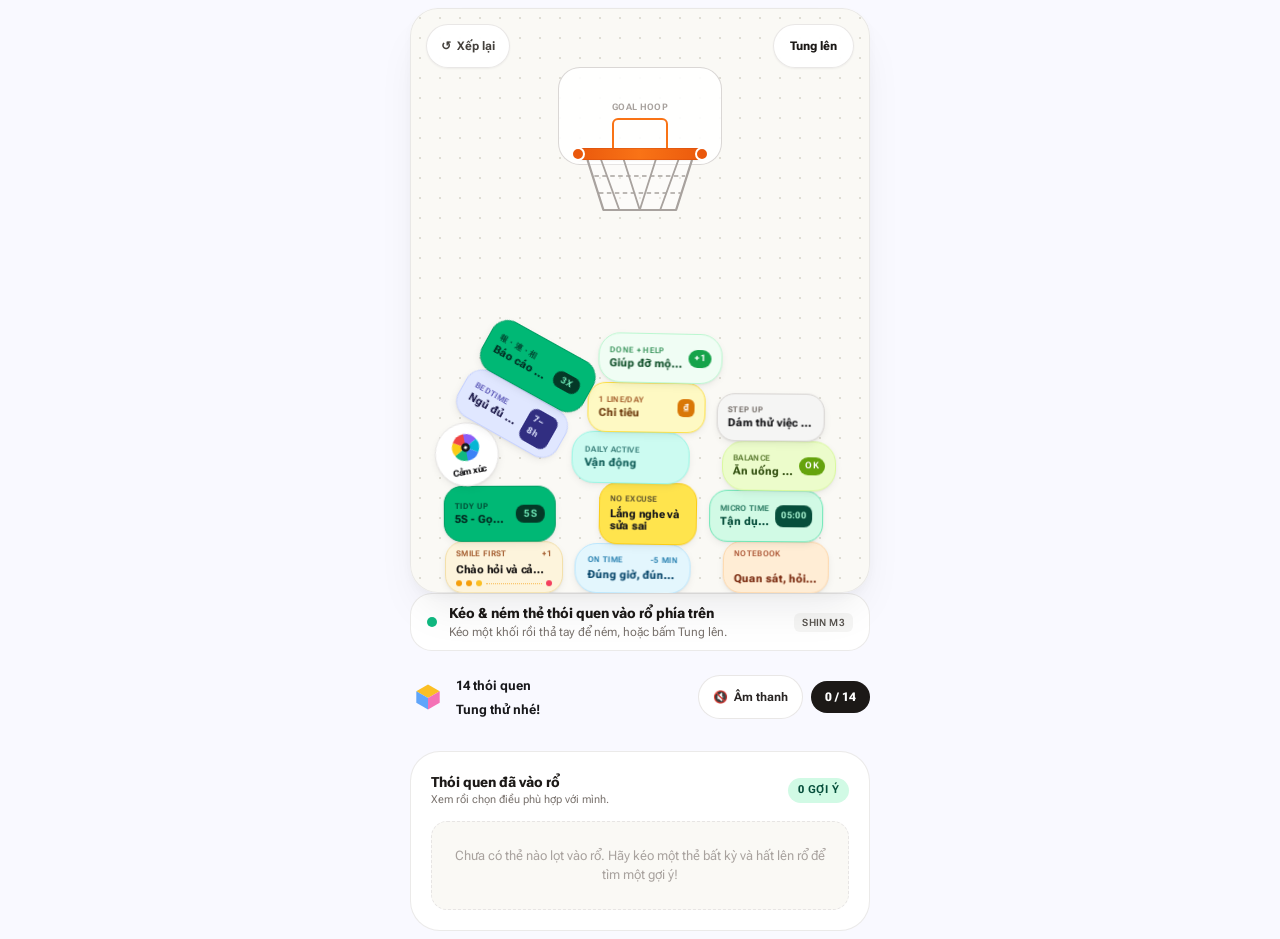
==== commit 23574dd5: "M3.3.18-Games" ====
--- a/habit-game.html
+++ b/habit-game.html
@@ -6,10 +6,10 @@
   <title>Tung thói quen · Shin routine</title>
 
   <!-- Tailwind CSS -->
-  <link rel="stylesheet" href="assets/game/habit-game.css?v=M3.3.16">
+  <link rel="stylesheet" href="assets/game/habit-game.css?v=M3.3.18">
 
   <!-- Thư viện vật lý 2D Matter.js -->
-  <script src="assets/game/matter-0.19.0.min.js?v=M3.3.16"></script>
+  <script src="assets/game/matter-0.19.0.min.js?v=M3.3.18"></script>
 
   <style>
 @font-face{font-family:'Roboto Flex';src:url('assets/fonts/roboto-flex-vietnamese.woff2') format('woff2');font-weight:100 1000;font-display:swap;unicode-range:U+0102-0103,U+0110-0111,U+0128-0129,U+0168-0169,U+01A0-01A1,U+01AF-01B0,U+0300-0301,U+0303-0304,U+0308-0309,U+0323,U+0329,U+1EA0-1EF9,U+20AB;}
@@ -237,7 +237,7 @@
   </main>
   <button type="button" id="game14-results-jump" hidden aria-label="Xem thói quen đã vào rổ"></button>
 
-  <script src="assets/game/habit-game.js?v=M3.3.16"></script>
+  <script src="assets/game/habit-game.js?v=M3.3.18"></script>
 </body>
 </html>
 <script>document.addEventListener('DOMContentLoaded',function(){var main=document.querySelector('main'),head=document.querySelector('body>header');if(main&&head)main.appendChild(head);});</script><style>html,body,button,input,.font-mono-tag{font-family:'Roboto Flex',Arial,sans-serif}body{padding:8px!important}main{display:flex;flex-direction:column}main>header{order:2;margin-top:12px}#court-wrapper{order:0;height:clamp(380px,65dvh,650px)}#hud-banner{order:1}main>section{order:3}.game14-small-title{font-size:13px}#court-wrapper .tt-widget{font-family:'Roboto Flex',Arial,sans-serif}</style>
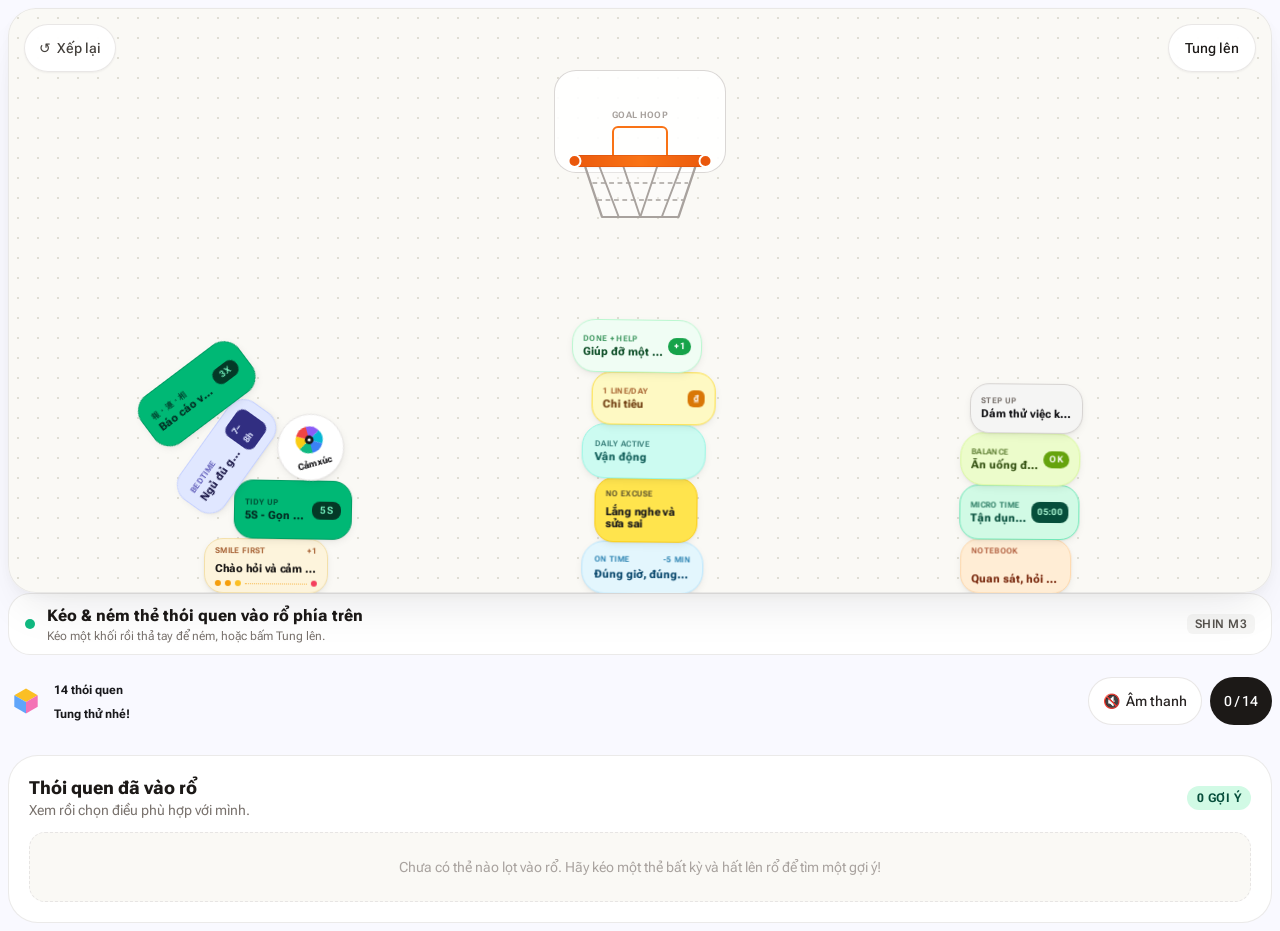
==== commit 67889736: "M3.3.19" ====
--- a/habit-game.html
+++ b/habit-game.html
@@ -1,244 +1,246 @@
-<!DOCTYPE html>
-<html lang="vi">
-<head>
-  <meta charset="UTF-8" />
-  <meta name="viewport" content="width=device-width, initial-scale=1.0" />
-  <title>Tung thói quen · Shin routine</title>
-
-  <!-- Tailwind CSS -->
-  <link rel="stylesheet" href="assets/game/habit-game.css?v=M3.3.18">
-
-  <!-- Thư viện vật lý 2D Matter.js -->
-  <script src="assets/game/matter-0.19.0.min.js?v=M3.3.18"></script>
-
-  <style>
-@font-face{font-family:'Roboto Flex';src:url('assets/fonts/roboto-flex-vietnamese.woff2') format('woff2');font-weight:100 1000;font-display:swap;unicode-range:U+0102-0103,U+0110-0111,U+0128-0129,U+0168-0169,U+01A0-01A1,U+01AF-01B0,U+0300-0301,U+0303-0304,U+0308-0309,U+0323,U+0329,U+1EA0-1EF9,U+20AB;}
-@font-face{font-family:'Roboto Flex';src:url('assets/fonts/roboto-flex-latin.woff2') format('woff2');font-weight:100 1000;font-display:swap;unicode-range:U+0000-00FF,U+0131,U+0152-0153,U+02BB-02BC,U+02C6,U+02DA,U+02DC,U+0304,U+0308,U+0329,U+2000-206F,U+20AC,U+2122,U+2191,U+2193,U+2212,U+2215,U+FEFF,U+FFFD;}
-
-    :root {
-      --bg-page: #F6F5F0;
-      --bg-table: #FAF9F5;
-      --dot-color: #DFDDD4;
-      --ink-primary: #18181B;
-    }
-
-    body {
-      font-family: 'Roboto Flex', -apple-system, BlinkMacSystemFont, sans-serif;
-      background-color: var(--bg-page);
-      color: var(--ink-primary);
-      overscroll-behavior: none;
-    }
-
-    .font-mono-tag {
-      font-family: ui-monospace, monospace;
-      letter-spacing: 0.04em;
-    }
-
-    /* Mặt bàn Google Tabletop với họa tiết lưới chấm đặc trưng */
-    .tabletop-surface {
-      background-color: var(--bg-table);
-      background-image: radial-gradient(var(--dot-color) 1.35px, transparent 1.35px);
-      background-size: 20px 20px;
-      box-shadow:
-        0 24px 48px -16px rgba(24, 24, 27, 0.10),
-        0 4px 12px -2px rgba(24, 24, 27, 0.04),
-        inset 0 0 0 1px rgba(24, 24, 27, 0.07);
-      touch-action: none;
-      user-select: none;
-      -webkit-user-select: none;
-    }
-
-    /* Thẻ / Khối vật lý Tabletop */
-    .tt-widget {
-      position: absolute;
-      top: 0;
-      left: 0;
-      will-change: transform;
-      pointer-events: none;
-      box-shadow:
-        0 3px 10px -2px rgba(24, 24, 27, 0.09),
-        0 1px 2px rgba(24, 24, 27, 0.05);
-      transition: box-shadow 0.16s ease, opacity 0.25s ease;
-    }
-
-    .tt-widget.is-grabbed {
-      box-shadow:
-        0 20px 32px -8px rgba(24, 24, 27, 0.24),
-        0 8px 16px -4px rgba(24, 24, 27, 0.10),
-        0 0 0 2px #18181B;
-      z-index: 30;
-    }
-
-    /* Hiệu ứng rung lưới rổ khi ném lọt */
-    @keyframes netSwish {
-      0% { transform: scaleY(1) scaleX(1); }
-      28% { transform: scaleY(1.28) scaleX(0.85); }
-      62% { transform: scaleY(0.92) scaleX(1.06); }
-      100% { transform: scaleY(1) scaleX(1); }
-    }
-
-    .net-swish-anim {
-      transform-origin: top center;
-      animation: netSwish 0.45s cubic-bezier(0.22, 1, 0.36, 1);
-    }
-
-    /* Hiệu ứng hạt màu Tabletop khi ghi điểm */
-    @keyframes confettiBurst {
-      0% {
-        opacity: 1;
-        transform: translate(0, 0) scale(1) rotate(0deg);
-      }
-      100% {
-        opacity: 0;
-        transform: translate(var(--dx), var(--dy)) scale(0.35) rotate(140deg);
-      }
-    }
-
-    .tt-particle {
-      position: absolute;
-      width: 8px;
-      height: 8px;
-      border-radius: 3px;
-      pointer-events: none;
-      animation: confettiBurst 0.65s cubic-bezier(0.16, 1, 0.3, 1) forwards;
-    }
-
-    /* Lớp bắt sự kiện kéo thả */
-    #interaction-layer {
-      position: absolute;
-      inset: 0;
-      z-index: 20;
-      cursor: grab;
-      touch-action: none;
-    }
-
-    #interaction-layer:active {
-      cursor: grabbing;
-    }
-  </style>
-<style>html,body{margin:0;overscroll-behavior:contain}body{padding:12px!important;background:#F9F9FF}#court-wrapper{height:clamp(480px,70dvh,570px);border-radius:28px}#hud-banner{margin-bottom:10px}#hud-title,#hud-desc{white-space:normal;line-height:1.4}#hud-desc{font-size:12px}#selected-habits-list{max-height:none}.result14{padding:13px;border:1px solid #E0E4ED;border-radius:20px;background:#F9FAFF}.result14 b{font-size:16px;line-height:1.35}.result14 p{font-size:13px;line-height:1.5;margin:5px 0 8px;color:#525E70}.result14-actions{display:flex;flex-wrap:wrap;gap:6px}.result14 button{border:0;border-radius:22px;padding:10px 12px;min-height:44px;font-size:13px;font-weight:600;background:#E7EEFB;color:#204B88}.result14 button[data-action=choose]{background:#2265C5;color:white}.result14 button[data-action=return]{background:transparent;color:#687182}.result14-status{display:block;font-size:12px;color:#52714F;margin-bottom:7px}#empty-habits-msg{font-size:13px;line-height:1.5}#selected-count-badge{white-space:nowrap}#sound-toggle{min-width:44px;min-height:44px}#reset-btn,#toss-btn{min-height:44px}#court-wrapper{touch-action:none}#selected-habits-list{display:grid;gap:8px}button:focus-visible{outline:3px solid #2265C5;outline-offset:3px}@media(prefers-reduced-motion:reduce){.tt-particle{display:none}.net-swish-anim{animation:none}}</style>
-<style>.game14-small-title{font-size:13px;line-height:1.4}#game14-results-jump{position:fixed;right:14px;bottom:14px;z-index:40;background:#2265C5;color:white;border:1px solid #fff6;border-radius:24px;min-height:44px;padding:10px 16px;font-size:14px;font-weight:600;box-shadow:0 3px 16px #183D702B}#game14-results-jump[hidden]{display:none}</style>
-</head>
-<body class="min-h-screen flex flex-col items-center py-5 px-3 sm:py-7 sm:px-4">
-
-  <!-- Header mang phong cách Google CHƠI ĐỂ KHÁM PHÁ -->
-  <header class="w-full max-w-[460px] flex items-center justify-between mb-3.5">
-    <div class="flex items-center gap-2.5">
-      <!-- Logo đa sắc 3D lấy cảm hứng từ Tabletop -->
-      <svg class="w-9 h-9 shrink-0" viewBox="0 0 40 40" fill="none">
-        <path d="M20 6L33 13.5L20 21L7 13.5L20 6Z" fill="#FBBF24"/>
-        <path d="M7 13.5L20 21V34L7 26.5V13.5Z" fill="#60A5FA"/>
-        <path d="M33 13.5L20 21V34L33 26.5V13.5Z" fill="#F472B6"/>
-      </svg>
-      <div>
-        <b class="game14-small-title">14 thói quen<br>Tung thử nhé!</b>
-      </div>
-    </div>
-
-    <div class="flex items-center gap-2">
-      <button id="sound-toggle" type="button" class="px-3.5 py-2 rounded-full bg-white hover:bg-stone-50 active:scale-95 text-xs font-bold text-stone-800 border border-stone-200/90 shadow-xs flex items-center gap-1.5 transition cursor-pointer">
-        <span id="sound-icon">🔊</span>
-        <span class="hidden sm:inline">Âm thanh</span>
-      </button>
-      <button type="button" title="Xem gợi ý đã vào rổ" id="score-pill" class="px-3.5 py-2 rounded-full bg-stone-900 text-white text-xs font-extrabold shadow-xs">
-        0 / 14
-      </button>
-    </div>
-  </header>
-
-  <!-- Khu vực chính -->
-  <main class="w-full max-w-[460px] flex flex-col items-center">
-
-    <!-- Thanh hiển thị chi tiết thói quen khi chạm vào thẻ -->
-    <div id="hud-banner" class="w-full mb-3 px-4 py-2.5 rounded-[22px] bg-white border border-stone-200/80 shadow-xs flex items-center justify-between gap-3 min-h-[52px]">
-      <div class="flex items-center gap-3 min-w-0">
-        <span id="hud-badge" class="w-2.5 h-2.5 rounded-full bg-emerald-500 shrink-0"></span>
-        <div class="min-w-0">
-          <div id="hud-title" class="text-xs sm:text-sm font-extrabold text-stone-900 truncate">
-            Kéo & ném thẻ thói quen vào rổ phía trên
-          </div>
-          <div id="hud-desc" class="text-[11px] text-stone-500 truncate">
-            Kéo một khối rồi thả tay để ném, hoặc bấm Tung lên.
-          </div>
-        </div>
-      </div>
-      <span id="hud-tag" class="font-mono-tag shrink-0 px-2 py-0.5 rounded-md bg-stone-100 text-stone-600 text-[10px] font-semibold uppercase">
-        SHIN M3
-      </span>
-    </div>
-
-    <!-- Mặt Bàn Vật Lý Google Tabletop + Rổ Bóng Rổ -->
-    <div id="court-wrapper" class="relative w-full h-[500px] sm:h-[560px] rounded-[38px] tabletop-surface overflow-hidden">
-
-      <!-- Nút Làm mới ở góc trên bên trái -->
-      <button id="reset-btn" type="button" class="absolute top-4 left-4 z-30 px-3.5 py-2 rounded-full bg-white/95 hover:bg-white active:scale-95 text-xs font-bold text-stone-700 shadow-sm border border-stone-200/90 transition cursor-pointer flex items-center gap-1.5">
-        <span>↺</span>
-        <span>Xếp lại</span>
-      </button>
-
-      <!-- Nút Tung lên (Xáo trộn) chuẩn phong cách Tabletop ở góc trên bên phải -->
-      <button id="toss-btn" type="button" class="absolute top-4 right-4 z-30 px-4 py-2 rounded-full bg-white/95 hover:bg-white active:scale-95 text-xs font-extrabold text-stone-900 shadow-sm border border-stone-200/90 transition cursor-pointer">
-        Tung lên
-      </button>
-
-      <!-- LỚP 1 (Phía sau thẻ): Bảng rổ tối giản kiểu Tabletop -->
-      <div id="hoop-backboard" class="absolute pointer-events-none z-[5] flex flex-col items-center justify-end" style="transform: translateX(-50%);">
-        <div class="w-full h-full rounded-[22px] bg-white/90 backdrop-blur-xs border border-stone-300/90 shadow-xs flex flex-col items-center justify-end pb-2.5">
-          <div class="font-mono-tag text-[9px] font-bold text-stone-400 uppercase tracking-widest mb-1">GOAL HOOP</div>
-          <!-- Ô mục tiêu cam trên bảng rổ -->
-          <div class="w-14 h-9 border-[2.5px] border-orange-500 rounded-md"></div>
-        </div>
-      </div>
-
-      <!-- LỚP 2 (Giữa): 20 Thẻ Thói Quen Vật Lý -->
-      <div id="items-container" class="absolute inset-0 z-[10] pointer-events-none"></div>
-
-      <!-- LỚP 3 (Phía trước thẻ): Vành rổ & Lưới rổ -->
-      <div id="hoop-foreground" class="absolute pointer-events-none z-[18] flex flex-col items-center" style="transform: translateX(-50%);">
-        <div class="w-full h-3 rounded-full bg-gradient-to-r from-orange-600 via-orange-500 to-orange-600 shadow-sm border border-orange-700/30 relative">
-          <span class="absolute -left-1 top-1/2 -translate-y-1/2 w-3.5 h-3.5 rounded-full bg-orange-600 border-2 border-white"></span>
-          <span class="absolute -right-1 top-1/2 -translate-y-1/2 w-3.5 h-3.5 rounded-full bg-orange-600 border-2 border-white"></span>
-        </div>
-        <svg id="hoop-net-svg" class="w-[86%] h-14 -mt-0.5 overflow-visible" viewBox="0 0 100 56" preserveAspectRatio="none">
-          <path d="M 4 2 L 18 52 L 82 52 L 96 2" fill="rgba(255,255,255,0.32)" stroke="#A8A29E" stroke-width="2" stroke-linejoin="round"/>
-          <path d="M 16 2 L 32 52 M 36 2 L 50 52 M 64 2 L 50 52 M 84 2 L 68 52" stroke="#A8A29E" stroke-width="1.6" stroke-linecap="round"/>
-          <path d="M 10 18 L 90 18 M 14 35 L 86 35" stroke="#A8A29E" stroke-width="1.5" stroke-dasharray="4 3"/>
-        </svg>
-      </div>
-
-      <!-- Lớp hạt hiệu ứng -->
-      <div id="fx-layer" class="absolute inset-0 z-[22] pointer-events-none"></div>
-
-      <!-- Lớp nhận tương tác kéo & ném -->
-      <div id="interaction-layer"></div>
-    </div>
-
-    <!-- Danh Sách Thói Quen Đã Ném Trúng Rổ Để Rèn Luyện -->
-    <section class="w-full mt-4 bg-white rounded-[30px] border border-stone-200/80 shadow-xs p-4 sm:p-5">
-      <div class="flex items-center justify-between mb-3">
-        <div>
-          <h2 class="text-sm font-extrabold text-stone-900">Thói quen đã vào rổ</h2>
-          <p class="text-[11px] text-stone-500">Xem rồi chọn điều phù hợp với mình.</p>
-        </div>
-        <span id="selected-count-badge" class="font-mono-tag px-2.5 py-1 rounded-full bg-emerald-100 text-emerald-900 text-[11px] font-bold">
-          0 GỢI Ý
-        </span>
-      </div>
-
-      <!-- Trạng thái trống -->
-      <div id="empty-habits-msg" class="py-6 px-4 rounded-2xl bg-[#FAF9F5] border border-dashed border-stone-200 text-center text-xs text-stone-400">
-        Chưa có thẻ nào lọt vào rổ. Hãy kéo một thẻ bất kỳ và hất lên rổ để tìm một gợi ý!
-      </div>
-
-      <!-- Danh sách thẻ đã chọn -->
-      <div id="selected-habits-list" class="grid grid-cols-1 gap-2 pr-0.5"></div>
-    </section>
-
-  </main>
-  <button type="button" id="game14-results-jump" hidden aria-label="Xem thói quen đã vào rổ"></button>
-
-  <script src="assets/game/habit-game.js?v=M3.3.18"></script>
-</body>
-</html>
-<script>document.addEventListener('DOMContentLoaded',function(){var main=document.querySelector('main'),head=document.querySelector('body>header');if(main&&head)main.appendChild(head);});</script><style>html,body,button,input,.font-mono-tag{font-family:'Roboto Flex',Arial,sans-serif}body{padding:8px!important}main{display:flex;flex-direction:column}main>header{order:2;margin-top:12px}#court-wrapper{order:0;height:clamp(380px,65dvh,650px)}#hud-banner{order:1}main>section{order:3}.game14-small-title{font-size:13px}#court-wrapper .tt-widget{font-family:'Roboto Flex',Arial,sans-serif}</style>
-
+<!DOCTYPE html>
+<html lang="vi">
+<head>
+  <meta charset="UTF-8" />
+  <meta name="viewport" content="width=device-width, initial-scale=1.0" />
+  <title>Tung thói quen · Shin routine</title>
+
+  <!-- Tailwind CSS -->
+  <link rel="stylesheet" href="assets/game/habit-game.css?v=M3.3.19">
+
+  <!-- Thư viện vật lý 2D Matter.js -->
+  <script src="assets/game/matter-0.19.0.min.js?v=M3.3.19"></script>
+
+  <style>
+@font-face{font-family:'Roboto Flex';src:url('assets/fonts/roboto-flex-vietnamese.woff2') format('woff2');font-weight:100 1000;font-display:swap;unicode-range:U+0102-0103,U+0110-0111,U+0128-0129,U+0168-0169,U+01A0-01A1,U+01AF-01B0,U+0300-0301,U+0303-0304,U+0308-0309,U+0323,U+0329,U+1EA0-1EF9,U+20AB;}
+@font-face{font-family:'Roboto Flex';src:url('assets/fonts/roboto-flex-latin.woff2') format('woff2');font-weight:100 1000;font-display:swap;unicode-range:U+0000-00FF,U+0131,U+0152-0153,U+02BB-02BC,U+02C6,U+02DA,U+02DC,U+0304,U+0308,U+0329,U+2000-206F,U+20AC,U+2122,U+2191,U+2193,U+2212,U+2215,U+FEFF,U+FFFD;}
+
+    :root {
+      --bg-page: #F6F5F0;
+      --bg-table: #FAF9F5;
+      --dot-color: #DFDDD4;
+      --ink-primary: #18181B;
+    }
+
+    body {
+      font-family: 'Roboto Flex', -apple-system, BlinkMacSystemFont, sans-serif;
+      background-color: var(--bg-page);
+      color: var(--ink-primary);
+      overscroll-behavior: none;
+    }
+
+    .font-mono-tag {
+      font-family: ui-monospace, monospace;
+      letter-spacing: 0.04em;
+    }
+
+    /* Mặt bàn Google Tabletop với họa tiết lưới chấm đặc trưng */
+    .tabletop-surface {
+      background-color: var(--bg-table);
+      background-image: radial-gradient(var(--dot-color) 1.35px, transparent 1.35px);
+      background-size: 20px 20px;
+      box-shadow:
+        0 24px 48px -16px rgba(24, 24, 27, 0.10),
+        0 4px 12px -2px rgba(24, 24, 27, 0.04),
+        inset 0 0 0 1px rgba(24, 24, 27, 0.07);
+      touch-action: none;
+      user-select: none;
+      -webkit-user-select: none;
+    }
+
+    /* Thẻ / Khối vật lý Tabletop */
+    .tt-widget {
+      position: absolute;
+      top: 0;
+      left: 0;
+      will-change: transform;
+      pointer-events: none;
+      box-shadow:
+        0 3px 10px -2px rgba(24, 24, 27, 0.09),
+        0 1px 2px rgba(24, 24, 27, 0.05);
+      transition: box-shadow 0.16s ease, opacity 0.25s ease;
+    }
+
+    .tt-widget.is-grabbed {
+      box-shadow:
+        0 20px 32px -8px rgba(24, 24, 27, 0.24),
+        0 8px 16px -4px rgba(24, 24, 27, 0.10),
+        0 0 0 2px #18181B;
+      z-index: 30;
+    }
+
+    /* Hiệu ứng rung lưới rổ khi ném lọt */
+    @keyframes netSwish {
+      0% { transform: scaleY(1) scaleX(1); }
+      28% { transform: scaleY(1.28) scaleX(0.85); }
+      62% { transform: scaleY(0.92) scaleX(1.06); }
+      100% { transform: scaleY(1) scaleX(1); }
+    }
+
+    .net-swish-anim {
+      transform-origin: top center;
+      animation: netSwish 0.45s cubic-bezier(0.22, 1, 0.36, 1);
+    }
+
+    /* Hiệu ứng hạt màu Tabletop khi ghi điểm */
+    @keyframes confettiBurst {
+      0% {
+        opacity: 1;
+        transform: translate(0, 0) scale(1) rotate(0deg);
+      }
+      100% {
+        opacity: 0;
+        transform: translate(var(--dx), var(--dy)) scale(0.35) rotate(140deg);
+      }
+    }
+
+    .tt-particle {
+      position: absolute;
+      width: 8px;
+      height: 8px;
+      border-radius: 3px;
+      pointer-events: none;
+      animation: confettiBurst 0.65s cubic-bezier(0.16, 1, 0.3, 1) forwards;
+    }
+
+    /* Lớp bắt sự kiện kéo thả */
+    #interaction-layer {
+      position: absolute;
+      inset: 0;
+      z-index: 20;
+      cursor: grab;
+      touch-action: none;
+    }
+
+    #interaction-layer:active {
+      cursor: grabbing;
+    }
+  </style>
+<style>html,body{margin:0;overscroll-behavior:contain}body{padding:12px!important;background:#F9F9FF}#court-wrapper{height:clamp(480px,70dvh,570px);border-radius:28px}#hud-banner{margin-bottom:10px}#hud-title,#hud-desc{white-space:normal;line-height:1.4}#hud-desc{font-size:12px}#selected-habits-list{max-height:none}.result14{padding:13px;border:1px solid #E0E4ED;border-radius:20px;background:#F9FAFF}.result14 b{font-size:16px;line-height:1.35}.result14 p{font-size:13px;line-height:1.5;margin:5px 0 8px;color:#525E70}.result14-actions{display:flex;flex-wrap:wrap;gap:6px}.result14 button{border:0;border-radius:22px;padding:10px 12px;min-height:44px;font-size:13px;font-weight:600;background:#E7EEFB;color:#204B88}.result14 button[data-action=choose]{background:#2265C5;color:white}.result14 button[data-action=return]{background:transparent;color:#687182}.result14-status{display:block;font-size:12px;color:#52714F;margin-bottom:7px}#empty-habits-msg{font-size:13px;line-height:1.5}#selected-count-badge{white-space:nowrap}#sound-toggle{min-width:44px;min-height:44px}#reset-btn,#toss-btn{min-height:44px}#court-wrapper{touch-action:none}#selected-habits-list{display:grid;gap:8px}button:focus-visible{outline:3px solid #2265C5;outline-offset:3px}@media(prefers-reduced-motion:reduce){.tt-particle{display:none}.net-swish-anim{animation:none}}</style>
+<style>.game14-small-title{font-size:13px;line-height:1.4}#game14-results-jump{position:fixed;right:14px;bottom:14px;z-index:40;background:#2265C5;color:white;border:1px solid #fff6;border-radius:24px;min-height:44px;padding:10px 16px;font-size:14px;font-weight:600;box-shadow:0 3px 16px #183D702B}#game14-results-jump[hidden]{display:none}</style>
+<link rel="stylesheet" href="design-system.css?v=M3.3.19">
+<link rel="stylesheet" href="design-game.css?v=M3.3.19">
+</head>
+<body id="shinGame19" class="min-h-screen flex flex-col items-center py-5 px-3 sm:py-7 sm:px-4">
+
+  <!-- Header mang phong cách Google CHƠI ĐỂ KHÁM PHÁ -->
+  <header class="w-full max-w-[460px] flex items-center justify-between mb-3.5">
+    <div class="flex items-center gap-2.5">
+      <!-- Logo đa sắc 3D lấy cảm hứng từ Tabletop -->
+      <svg class="w-9 h-9 shrink-0" viewBox="0 0 40 40" fill="none">
+        <path d="M20 6L33 13.5L20 21L7 13.5L20 6Z" fill="#FBBF24"/>
+        <path d="M7 13.5L20 21V34L7 26.5V13.5Z" fill="#60A5FA"/>
+        <path d="M33 13.5L20 21V34L33 26.5V13.5Z" fill="#F472B6"/>
+      </svg>
+      <div>
+        <b class="game14-small-title">14 thói quen<br>Tung thử nhé!</b>
+      </div>
+    </div>
+
+    <div class="flex items-center gap-2">
+      <button id="sound-toggle" type="button" class="px-3.5 py-2 rounded-full bg-white hover:bg-stone-50 active:scale-95 text-xs font-bold text-stone-800 border border-stone-200/90 shadow-xs flex items-center gap-1.5 transition cursor-pointer">
+        <span id="sound-icon">🔊</span>
+        <span class="hidden sm:inline">Âm thanh</span>
+      </button>
+      <button type="button" title="Xem gợi ý đã vào rổ" id="score-pill" class="px-3.5 py-2 rounded-full bg-stone-900 text-white text-xs font-extrabold shadow-xs">
+        0 / 14
+      </button>
+    </div>
+  </header>
+
+  <!-- Khu vực chính -->
+  <main class="w-full max-w-[460px] flex flex-col items-center">
+
+    <!-- Thanh hiển thị chi tiết thói quen khi chạm vào thẻ -->
+    <div id="hud-banner" class="w-full mb-3 px-4 py-2.5 rounded-[22px] bg-white border border-stone-200/80 shadow-xs flex items-center justify-between gap-3 min-h-[52px]">
+      <div class="flex items-center gap-3 min-w-0">
+        <span id="hud-badge" class="w-2.5 h-2.5 rounded-full bg-emerald-500 shrink-0"></span>
+        <div class="min-w-0">
+          <div id="hud-title" class="text-xs sm:text-sm font-extrabold text-stone-900 truncate">
+            Kéo & ném thẻ thói quen vào rổ phía trên
+          </div>
+          <div id="hud-desc" class="text-[11px] text-stone-500 truncate">
+            Kéo một khối rồi thả tay để ném, hoặc bấm Tung lên.
+          </div>
+        </div>
+      </div>
+      <span id="hud-tag" class="font-mono-tag shrink-0 px-2 py-0.5 rounded-md bg-stone-100 text-stone-600 text-[10px] font-semibold uppercase">
+        SHIN M3
+      </span>
+    </div>
+
+    <!-- Mặt Bàn Vật Lý Google Tabletop + Rổ Bóng Rổ -->
+    <div id="court-wrapper" class="relative w-full h-[500px] sm:h-[560px] rounded-[38px] tabletop-surface overflow-hidden">
+
+      <!-- Nút Làm mới ở góc trên bên trái -->
+      <button id="reset-btn" type="button" class="absolute top-4 left-4 z-30 px-3.5 py-2 rounded-full bg-white/95 hover:bg-white active:scale-95 text-xs font-bold text-stone-700 shadow-sm border border-stone-200/90 transition cursor-pointer flex items-center gap-1.5">
+        <span>↺</span>
+        <span>Xếp lại</span>
+      </button>
+
+      <!-- Nút Tung lên (Xáo trộn) chuẩn phong cách Tabletop ở góc trên bên phải -->
+      <button id="toss-btn" type="button" class="absolute top-4 right-4 z-30 px-4 py-2 rounded-full bg-white/95 hover:bg-white active:scale-95 text-xs font-extrabold text-stone-900 shadow-sm border border-stone-200/90 transition cursor-pointer">
+        Tung lên
+      </button>
+
+      <!-- LỚP 1 (Phía sau thẻ): Bảng rổ tối giản kiểu Tabletop -->
+      <div id="hoop-backboard" class="absolute pointer-events-none z-[5] flex flex-col items-center justify-end" style="transform: translateX(-50%);">
+        <div class="w-full h-full rounded-[22px] bg-white/90 backdrop-blur-xs border border-stone-300/90 shadow-xs flex flex-col items-center justify-end pb-2.5">
+          <div class="font-mono-tag text-[9px] font-bold text-stone-400 uppercase tracking-widest mb-1">GOAL HOOP</div>
+          <!-- Ô mục tiêu cam trên bảng rổ -->
+          <div class="w-14 h-9 border-[2.5px] border-orange-500 rounded-md"></div>
+        </div>
+      </div>
+
+      <!-- LỚP 2 (Giữa): 20 Thẻ Thói Quen Vật Lý -->
+      <div id="items-container" class="absolute inset-0 z-[10] pointer-events-none"></div>
+
+      <!-- LỚP 3 (Phía trước thẻ): Vành rổ & Lưới rổ -->
+      <div id="hoop-foreground" class="absolute pointer-events-none z-[18] flex flex-col items-center" style="transform: translateX(-50%);">
+        <div class="w-full h-3 rounded-full bg-gradient-to-r from-orange-600 via-orange-500 to-orange-600 shadow-sm border border-orange-700/30 relative">
+          <span class="absolute -left-1 top-1/2 -translate-y-1/2 w-3.5 h-3.5 rounded-full bg-orange-600 border-2 border-white"></span>
+          <span class="absolute -right-1 top-1/2 -translate-y-1/2 w-3.5 h-3.5 rounded-full bg-orange-600 border-2 border-white"></span>
+        </div>
+        <svg id="hoop-net-svg" class="w-[86%] h-14 -mt-0.5 overflow-visible" viewBox="0 0 100 56" preserveAspectRatio="none">
+          <path d="M 4 2 L 18 52 L 82 52 L 96 2" fill="rgba(255,255,255,0.32)" stroke="#A8A29E" stroke-width="2" stroke-linejoin="round"/>
+          <path d="M 16 2 L 32 52 M 36 2 L 50 52 M 64 2 L 50 52 M 84 2 L 68 52" stroke="#A8A29E" stroke-width="1.6" stroke-linecap="round"/>
+          <path d="M 10 18 L 90 18 M 14 35 L 86 35" stroke="#A8A29E" stroke-width="1.5" stroke-dasharray="4 3"/>
+        </svg>
+      </div>
+
+      <!-- Lớp hạt hiệu ứng -->
+      <div id="fx-layer" class="absolute inset-0 z-[22] pointer-events-none"></div>
+
+      <!-- Lớp nhận tương tác kéo & ném -->
+      <div id="interaction-layer"></div>
+    </div>
+
+    <!-- Danh Sách Thói Quen Đã Ném Trúng Rổ Để Rèn Luyện -->
+    <section class="w-full mt-4 bg-white rounded-[30px] border border-stone-200/80 shadow-xs p-4 sm:p-5">
+      <div class="flex items-center justify-between mb-3">
+        <div>
+          <h2 class="text-sm font-extrabold text-stone-900">Thói quen đã vào rổ</h2>
+          <p class="text-[11px] text-stone-500">Xem rồi chọn điều phù hợp với mình.</p>
+        </div>
+        <span id="selected-count-badge" class="font-mono-tag px-2.5 py-1 rounded-full bg-emerald-100 text-emerald-900 text-[11px] font-bold">
+          0 GỢI Ý
+        </span>
+      </div>
+
+      <!-- Trạng thái trống -->
+      <div id="empty-habits-msg" class="py-6 px-4 rounded-2xl bg-[#FAF9F5] border border-dashed border-stone-200 text-center text-xs text-stone-400">
+        Chưa có thẻ nào lọt vào rổ. Hãy kéo một thẻ bất kỳ và hất lên rổ để tìm một gợi ý!
+      </div>
+
+      <!-- Danh sách thẻ đã chọn -->
+      <div id="selected-habits-list" class="grid grid-cols-1 gap-2 pr-0.5"></div>
+    </section>
+
+  </main>
+  <button type="button" id="game14-results-jump" hidden aria-label="Xem thói quen đã vào rổ"></button>
+
+  <script src="assets/game/habit-game.js?v=M3.3.19"></script>
+</body>
+</html>
+<script>document.addEventListener('DOMContentLoaded',function(){var main=document.querySelector('main'),head=document.querySelector('body>header');if(main&&head)main.appendChild(head);});</script><style>html,body,button,input,.font-mono-tag{font-family:'Roboto Flex',Arial,sans-serif}body{padding:8px!important}main{display:flex;flex-direction:column}main>header{order:2;margin-top:12px}#court-wrapper{order:0;height:clamp(380px,65dvh,650px)}#hud-banner{order:1}main>section{order:3}.game14-small-title{font-size:13px}#court-wrapper .tt-widget{font-family:'Roboto Flex',Arial,sans-serif}</style>
+
--- a/design-system.css
+++ b/design-system.css
@@ -0,0 +1,223 @@
+/* Shin M3.3.19: one semantic type scale and one flow scaffold.
+   Explicit roles replace typography-approved.js and its per-element !important
+   styles. Important type declarations below bridge older component styles. */
+:root{
+ --shin-title:1.375rem;--shin-dialog:1.25rem;--shin-section:1.125rem;
+ --shin-body:1rem;--shin-label:.875rem;--shin-meta:.75rem;
+ --shin-space:16px;--shin-sheet-radius:28px;--shin-target:48px;
+}
+html{-webkit-text-size-adjust:100%;text-size-adjust:100%}
+#shinTypographyRoot{font-size:var(--shin-body);line-height:1.5}
+#shinTypographyRoot :is(#app,.ov){font-size:var(--shin-body);line-height:1.5}
+#shinTypographyRoot :is(p,li,blockquote,label,.lbl,.qlab,.sentence,.sentence u,.say__b,.hw__why,.safe,.out,.quote,.steps,.f3-memo>p,.m3-journal-note,.flow-day-entry>p,.letter-body37):not(:where(.flow-paper *,.postage37 *)){
+ font-size:var(--shin-body)!important;line-height:1.5!important;
+}
+#shinTypographyRoot :is(h2,h3,.f3-section-heading h2,.f3-setting-group h2,.f2-how-title h2,.f2-ci-row-head h3,.flow-empty h2):not(:where(.flow-paper *,.postage37 *)){
+ font-size:var(--shin-section)!important;line-height:1.3334!important;font-weight:600;
+}
+#shinTypographyRoot :is(small,time,.note,.tiny,.ver,.m3-status,.f3-status,.m3-kicker,.ey,.hw__k,.ci40-kicker,.ci40-save-hint,.evening-pomo-eyebrow,.breath18-panel-head small,.review16 li):not(:where(.flow-paper *,.postage37 *)){
+ font-size:var(--shin-meta)!important;line-height:1.3334!important;
+}
+#shinTypographyRoot :is(.m3-subtitle,.flow-row-main small,.flow-week-title small,.evening-mini small,.f3-setting-label small,.f3-setting-header>.sndt,.f2-head small,.ci40-hero>p:not(.ci40-kicker),.f3-empty,.letter-hint37,.letter-meaning37,.week-count-description31,.wnotes,.wnotes li,.wnotes li>b,.review16 p,.review16 summary,.runtime32 span,.runtime32 button,.m3-week-legend p):not(:where(.flow-paper *)){
+ font-size:var(--shin-label)!important;line-height:1.4286!important;
+}
+#shinTypographyRoot :is(input:not([type=checkbox]):not([type=radio]):not([type=range]),textarea,select){font-size:var(--shin-body)!important;line-height:1.5!important;max-width:100%;min-width:0}
+#shinTypographyRoot :is(.btn,.m3-button,.chp,.flow-link,.f2-text-button,.linkb,.week-link,.f3-tabs button,.f3-filters button,.m3-tabs button,.evening-skip-choice,.ci40-primary,.flow-flip){
+ font-size:var(--shin-label)!important;line-height:1.4286!important;font-weight:500;
+}
+#shinTypographyRoot :is(.f3-tabs button span,.m3-tabs button span,.chp span):not(.material-symbols-rounded){font-size:inherit!important;line-height:inherit!important}
+#shinTypographyRoot :is(.flow-row-main b,.flow-week-title b,.evening-mini b,.f3-lesson-row b,.f3-library-row-title b,.f3-setting-label>b,.f2-recorded-row>b,.f2-identity p,.ci40-extra-row>span,.ci40-moods>button){font-size:var(--shin-body)!important;line-height:1.5!important}
+#shinTypographyRoot :is(.evening-group-label,.m3-heading>#hdate,.flow-today-toolbar,.flow-entry-meta time,.growth-key,.growth-key span){font-size:var(--shin-meta)!important;line-height:1.3334!important;color:var(--on-surface-variant)}
+#shinTypographyRoot :is(.evening-tool b,.f3-create b,.m3-week-nav b){font-size:var(--shin-section)!important;line-height:1.3334!important}
+#shinTypographyRoot :is(.sh__h>b,.sh__h>h2,.f2-head b,.shin-wizard-head b,.ci40-bar>b){
+ font-size:var(--shin-dialog)!important;line-height:1.4!important;font-weight:600;min-width:0;
+}
+#shinTypographyRoot :is(.ci40-hero h2,.onboard-heading32 h1,.onboard32 h1,.first-choice32 h2,.wk__h h2,.tree-award h2){font-size:var(--shin-title)!important;line-height:1.2728!important}
+#shinTypographyRoot #pageTitle35{font-size:var(--shin-title)!important;line-height:1.2728!important;letter-spacing:0;font-weight:600;margin:0;min-width:0;max-width:100%;white-space:nowrap;overflow:hidden;text-overflow:ellipsis}
+#shinTypographyRoot .flow-card-stage{--balance-title:22px;--balance-body:18px;--balance-meta:12px}
+#shinTypographyRoot .flow-card-stage :is(.flow-paper h2,.band-title h2){font-size:var(--balance-title)!important;line-height:1.2728!important}
+#shinTypographyRoot .flow-card-stage :is(.band-block>p,.band-formula>.flow-who,.flow-japanese>p,.flow-benefit,.flow-back>blockquote,.flow-back>blockquote p){font-size:var(--balance-body)!important;line-height:1.5!important}
+#shinTypographyRoot .flow-card-stage :is(.flow-card-level,.flow-card-how,.band-block>small,.flow-back-label,.flow-japanese>small,.flow-card-owner,.flow-card-owner b,.flow-card-owner small,.f2-day small,.flow-senpai small,.flow-senpai b,.band-personal){font-size:var(--balance-meta)!important;line-height:1.5!important}
+#shinTypographyRoot :is(.sh__h,.ci40-bar)>:is(b,h2),#shinTypographyRoot .f2-head>div,#shinTypographyRoot .shin-wizard-head>div{flex:1;min-width:0}
+#shinTypographyRoot :is(.sh__h,.ci40-bar)>:is(b,h2),#shinTypographyRoot .f2-head b,#shinTypographyRoot .shin-wizard-head b{display:block;white-space:nowrap;overflow:hidden;text-overflow:ellipsis}
+#shinTypographyRoot :is(.btn,.m3-button,.flow-link,.f2-text-button,.chp,.linkb,.week-link,.evening-skip-choice){min-height:48px;border-radius:24px;max-width:100%;white-space:normal;overflow-wrap:anywhere}
+#shinTypographyRoot :is(.m3-icon-button,button.x,button.back,.flow-row-plus,.flow-card-edit,.flow-card-speak,.breath18-icon,.breath18-to-scene,#gear){width:48px;min-width:48px;height:48px;min-height:48px;flex-shrink:0;padding:12px;box-sizing:border-box}
+#shinTypographyRoot .sheet .igrid button{min-height:48px;min-width:0}
+#shinTypographyRoot .sheet .swrow button{min-width:0;min-height:48px}
+#shinTypographyRoot .sheet14-grip{height:24px;min-height:24px;flex:0 0 24px;cursor:grab}
+#shinTypographyRoot :is(.sh__h,.f2-sheet .f2-head,.ci40-top){backdrop-filter:none;-webkit-backdrop-filter:none}
+.shin-flow-progress{flex:none;position:relative;padding:0 16px 16px;background:var(--surface-low);--shin-track:var(--surface-high);--shin-active:var(--primary);color:var(--on-surface-variant)}
+.shin-flow-progress__meta{display:flex;align-items:baseline;justify-content:space-between;gap:12px;margin-bottom:8px;font:400 var(--shin-meta)/1.3334 var(--f)}
+.shin-flow-progress__meta>span:first-child{min-width:0;overflow:hidden;text-overflow:ellipsis;white-space:nowrap}
+.shin-flow-progress__meta>span:last-child{flex:none;white-space:nowrap;font-variant-numeric:tabular-nums}
+.shin-flow-progress__track{height:4px;border-radius:4px;background:var(--shin-track);overflow:hidden}
+.shin-flow-progress__track>i{display:block;height:100%;border-radius:inherit;background:var(--shin-active);transition:width .2s var(--ease)}
+.shin-flow-progress--inverse{--shin-track:#FFFFFF33;--shin-active:#BED8FF;background:var(--ci40-hero);color:var(--ci40-subtitle)}
+#shinTypographyRoot .shin-wizard-head{top:auto!important;margin:0;padding:8px 8px 8px 16px;min-height:64px;gap:4px;background:var(--surface-low)}
+#shinTypographyRoot .shin-wizard-head>.m3-icon-button:first-child{margin-left:-8px}
+#shinTypographyRoot .wizard16{display:flex;flex-direction:column;height:auto;min-height:0;overflow:hidden;padding:0;scroll-padding:0}
+#shinTypographyRoot .wizard16>.lc{flex:0 1 auto;min-height:0;overflow:auto;padding:8px 16px 24px;overscroll-behavior:contain;scroll-padding:16px}
+#shinTypographyRoot .wizard16>.sbar{position:static;margin:0;border:0;border-top:1px solid var(--outline-variant);border-radius:0;box-shadow:none;flex:none;gap:12px;padding:12px 16px calc(12px + env(safe-area-inset-bottom));background:var(--surface-low)}
+#shinTypographyRoot .wizard16 .sbar .st{font-size:var(--shin-meta)!important;line-height:1.3334!important;font-weight:400;flex:1;min-width:0;color:var(--on-surface-variant)}
+#shinTypographyRoot .wizard16 .sbar>.btn{flex:0 1 auto;min-width:96px}
+#shinTypographyRoot .goal16{padding:8px 0;font-size:var(--shin-body);line-height:1.5}
+#shinTypographyRoot .goal16-buttons{display:grid;grid-template-columns:repeat(7,minmax(0,1fr));gap:4px;max-width:420px;margin:24px 0 16px}
+#shinTypographyRoot .goal16-buttons button{width:100%;min-width:0;min-height:48px;height:48px;border-radius:24px;font-size:var(--shin-body);padding:0}
+#shinTypographyRoot .goal16-label{margin:12px 0}
+#shinTypographyRoot .sheet.f2-sheet:not(.f2-detail):not(.f2-breathe18):not(.f2-game14){display:flex;flex-direction:column;overflow:hidden;scroll-padding:0}
+#shinTypographyRoot .f2-sheet>.f2-head{position:relative;top:auto;flex:none;min-height:64px;margin:0;padding:8px 8px 8px 16px;gap:4px;z-index:2}
+#shinTypographyRoot .f2-sheet>.f2-body{flex:1 1 auto;min-height:0;overflow-y:auto;overflow-x:hidden;overscroll-behavior:contain;scroll-padding:16px;padding:16px}
+#shinTypographyRoot .f2-sheet>.f3-tabs,#shinTypographyRoot .f2-sheet>.f2-detail-tabs{position:relative;top:auto;flex:none;min-width:0}
+#shinTypographyRoot .f2-sheet>.f2-footer{position:relative;bottom:auto;flex:none;margin:0;min-height:72px;gap:8px;padding:12px 16px calc(12px + env(safe-area-inset-bottom));box-shadow:none}
+#shinTypographyRoot .f2-sheet>.f2-footer .f2-step-link{white-space:nowrap}
+#shinTypographyRoot .f2-how-title{margin-bottom:16px;align-items:flex-start;gap:12px}
+#shinTypographyRoot .f2-how-title h2{margin:0}
+#shinTypographyRoot .f2-how-content :is(p,li,.say__b,.hw__why,.quote,.safe,.out){font-size:var(--shin-body)!important;line-height:1.5!important}
+#shinTypographyRoot .f2-how-content .say__b b{font-size:inherit;line-height:inherit}
+#shinTypographyRoot .f2-how-content .hw__k{font-size:var(--shin-label)!important;line-height:1.4286!important}
+#shinTypographyRoot .ci40-sheet .ci40-top{padding:0;background:var(--ci40-hero)}
+#shinTypographyRoot .ci40-bar{padding:4px 8px 4px 16px;gap:4px;min-height:56px}
+#shinTypographyRoot .ci40-top .shin-flow-progress{padding-bottom:12px}
+#shinTypographyRoot .ci40-hero{padding:12px 16px 20px}
+#shinTypographyRoot .ci40-hero .ci40-emblem{display:none}
+#shinTypographyRoot .ci40-hero h2{margin:4px 0 8px;overflow-wrap:anywhere}
+#shinTypographyRoot .ci40-body{padding:16px}
+#shinTypographyRoot .ci40-question,#shinTypographyRoot .ci40-sheet .lbl{font-size:var(--shin-body)!important;line-height:1.5!important}
+#shinTypographyRoot .ci40-footer{padding:8px 16px calc(8px + env(safe-area-inset-bottom));gap:0;background:var(--surface);border-top:1px solid var(--outline-variant);flex:none}
+#shinTypographyRoot .ci40-footer :is(.ci40-primary,.ci40-skip){min-height:48px;margin:0}
+#shinTypographyRoot .ci40-sheet .ci40-primary{font-size:var(--shin-label)!important;line-height:1.4286!important}
+#shinTypographyRoot .ci40-save-hint{margin:0 0 4px}
+#shinTypographyRoot .ci40-scroll{min-height:0;scroll-padding:16px}
+#shinTypographyRoot .ci40-sheet textarea.inp{font-size:var(--shin-body)!important;line-height:1.5!important;min-height:96px;resize:vertical}
+#shinTypographyRoot .ci40-sheet .f2-options .record-option{min-height:72px;font-size:var(--shin-label)!important;line-height:1.4286!important}
+#shinTypographyRoot .ci40-extra-row{flex-wrap:wrap;min-width:0}
+#shinTypographyRoot .ci40-extra-row>span{flex:1 1 140px}
+#shinTypographyRoot .quick16 .ci40-top{background:var(--surface);color:var(--on-surface)}
+#shinTypographyRoot .quick16-status{padding:12px 16px;flex-wrap:wrap}
+#shinTypographyRoot .quick16 .ci40-scroll{min-height:0}
+#shinTypographyRoot .f3-setting-header .f3-setting-label{min-width:0;flex:1}
+#shinTypographyRoot .f3-setting-header .f3-setting-label>b{overflow-wrap:anywhere}
+#shinTypographyRoot .f3-setting-header .f3-setting-label>small{white-space:normal}
+#shinTypographyRoot .f3-setting-header>.m3-row-icon{flex-shrink:0}
+#shinTypographyRoot .f3-setting-header>.m3-button,#shinTypographyRoot .f3-setting-header>.btn{flex-shrink:0}
+#shinTypographyRoot .f3-stats b{font-size:var(--shin-title)!important;line-height:1.2728!important}
+#shinTypographyRoot .f3-stats span{font-size:var(--shin-meta)!important;line-height:1.3334!important}
+#shinTypographyRoot .f3-tabs{gap:0;padding:0 8px}
+#shinTypographyRoot .f3-tabs>button{min-width:0;padding:12px 8px;flex:1}
+#shinTypographyRoot .evening-library>.f3-tabs{display:grid;grid-template-columns:repeat(3,minmax(0,1fr));padding:0;gap:0}
+#shinTypographyRoot .evening-library>.f3-tabs>button{padding:12px 4px;gap:4px}
+#shinTypographyRoot .evening-library>.f3-tabs>button>span:not(.material-symbols-rounded){white-space:nowrap}
+#shinTypographyRoot .f3-filters{flex-wrap:wrap;gap:8px}
+#shinTypographyRoot .f3-filters button{min-height:48px}
+#shinTypographyRoot .letter-sheet37{display:flex;flex-direction:column;padding:0;overflow:hidden}
+#shinTypographyRoot .letter-sheet37>.sh__h{position:relative;top:auto;flex:none;min-height:64px;padding:8px 8px 8px 16px;margin:0;background:var(--surface-low)}
+#shinTypographyRoot .letter-content37{flex:1 1 auto;min-height:0;overflow:auto;overscroll-behavior:contain;width:100%;max-width:none;padding:16px;box-sizing:border-box}
+#shinTypographyRoot .letter-footer37{position:relative;bottom:auto;display:flex;flex-direction:column;gap:4px;margin-top:16px;padding:12px 0 calc(8px + env(safe-area-inset-bottom));background:var(--surface-low)}
+#shinTypographyRoot .letter-footer37 .btn{width:100%}
+#shinTypographyRoot .letter-compose37 .letter-hint37{margin:8px 0 16px}
+#shinTypographyRoot .sheet .wk__hb h3{font-size:var(--shin-section)!important;line-height:1.3334!important}
+#shinTypographyRoot .sheet .wk__hb h3>.small{font-size:var(--shin-meta)!important;line-height:1.3334!important}
+#shinTypographyRoot .sheet .days>div{font-size:var(--shin-meta)!important;line-height:1.3334!important;min-width:0}
+#shinTypographyRoot .sheet .wlegend>span{font-size:var(--shin-meta)!important;line-height:1.3334!important}
+#shinTypographyRoot .runtime32[data-kind=offline]{white-space:normal;overflow:visible}
+#shinTypographyRoot .runtime32[data-kind=offline]>span{white-space:normal}
+#shinTypographyRoot .flow-week-dots,#shinTypographyRoot .f2-card-week>div{display:grid;grid-template-columns:repeat(7,minmax(0,1fr));gap:0}
+#shinTypographyRoot .flow-week-day{min-width:0;min-height:56px}
+#shinTypographyRoot .flow-week-day small{white-space:nowrap;font-size:var(--shin-meta)!important;line-height:1.3334!important}
+#shinTypographyRoot :is(.flow-paper,.flow-week-row,.evening-mini,.m3-week-surface,.m3-page,.f3-setting-group,.wk){min-width:0;max-width:100%;box-sizing:border-box}
+#shinTypographyRoot :is(.flow-day-entry p,.m3-journal-note,.growth-entry p,.letter-body37,.review16 li span){overflow-wrap:anywhere;word-break:normal}
+#shinTypographyRoot .breath18-panel{font-size:var(--shin-label);line-height:1.4286}
+#shinTypographyRoot .breath18-panel-head h2{font-size:var(--shin-dialog)!important;line-height:1.4!important}
+#shinTypographyRoot .breath18-panel :is(button,summary){font-size:var(--shin-label)!important;line-height:1.4286!important;min-height:48px}
+#shinTypographyRoot .breath18-stage .breath18-icon{width:48px;height:48px;min-height:48px}
+#shinTypographyRoot :is(button,a,input,textarea,select,summary):focus-visible{outline:2px solid var(--primary);outline-offset:3px}
+#shinTypographyRoot .sheet14-grip:focus-visible{outline-offset:-4px}
+@media(max-width:767px){
+ #shinTypographyRoot .m3-appbar{container:shin-header / inline-size;display:grid;grid-template-columns:minmax(0,1fr) auto;grid-template-rows:auto auto;gap:0 8px;padding:max(8px,env(safe-area-inset-top)) 16px 12px;margin:0;align-items:center;max-width:100%;box-sizing:border-box}
+ #shinTypographyRoot .m3-heading{display:contents}
+ #shinTypographyRoot .m3-heading>#hdate{grid-column:1;grid-row:1;min-width:0;margin:0;overflow-wrap:anywhere}
+ #shinTypographyRoot .m3-heading>div{grid-column:1/-1;grid-row:2;display:flex;align-items:center;gap:4px;min-width:0;width:100%!important;max-width:100%}
+ #shinTypographyRoot .m3-top-actions{grid-column:2;grid-row:1;display:flex;align-items:center;justify-content:flex-end;gap:0;min-width:0;flex-wrap:wrap}
+ #shinTypographyRoot .m3-top-actions :is(#saveStatus32,#hpts,[data-act=collection]){display:none}
+ #shinTypographyRoot .m3-floating-action{position:static}
+ #shinTypographyRoot .ckb{width:auto;min-width:0;min-height:48px;height:auto;padding:6px 12px;gap:6px;border-radius:24px}
+ #shinTypographyRoot .ckb span>b{font-size:var(--shin-label)!important;line-height:1.4286!important}
+ #shinTypographyRoot .ckb span>small{font-size:var(--shin-meta)!important;line-height:1.3334!important}
+ #shinTypographyRoot .m3-main{padding:8px 16px calc(112px + env(safe-area-inset-bottom));margin:0;min-width:0}
+ #shinTypographyRoot .m3-release-demo{margin:0;padding:4px 16px;min-height:40px;font-size:var(--shin-meta);line-height:1.3334;gap:12px;box-sizing:border-box}
+ #shinTypographyRoot .m3-release-demo button{min-height:40px;flex-shrink:0}
+ #shinTypographyRoot .m3-navigation{container:shin-nav / inline-size;inset:auto 8px 8px;width:auto;max-width:none;min-height:76px;padding:4px 4px calc(4px + env(safe-area-inset-bottom));display:flex;flex-direction:row;gap:0;border-radius:28px;box-sizing:border-box}
+ #shinTypographyRoot .m3-navigation>button{flex:1;min-width:0;max-width:none;min-height:64px;gap:4px;padding:4px 0;border-radius:24px}
+ #shinTypographyRoot .m3-navigation>button>span:not(.m3-nav-indicator){font-size:var(--shin-meta)!important;line-height:1.3334!important;white-space:nowrap}
+ #shinTypographyRoot .m3-navigation .m3-nav-indicator{width:56px;max-width:100%;height:32px;min-height:32px}
+ #shinTypographyRoot .m3-navigation .m3-rail-brand{display:none}
+ #shinTypographyRoot .ov,#shinTypographyRoot .ov.f2-overlay{padding:0!important;align-items:flex-end}
+ #shinTypographyRoot .sheet,#shinTypographyRoot .sheet.sheet--mini{width:100%;max-width:none;max-height:calc(100dvh - max(12px,env(safe-area-inset-top)) - var(--kb));height:auto;min-height:0;border-radius:28px 28px 0 0;padding:16px;box-sizing:border-box;overscroll-behavior:contain}
+ #shinTypographyRoot .sheet14-ready:not(.f2-sheet):not(.wizard16):not(.letter-sheet37):not(.ref12-achievement):not(.ref12-week)>.sheet14-grip{width:calc(100% + 32px);margin-left:-16px;margin-top:-16px}
+ #shinTypographyRoot .sheet.wizard16,#shinTypographyRoot .sheet.letter-sheet37{padding:0}
+ #shinTypographyRoot .sheet.f2-sheet{padding:0}
+ #shinTypographyRoot .sheet:is(.f2-how,.f2-lesson,.f2-notebook,.f2-detail,.f2-pomodoro,.f2-game14,.f2-breathe18,.f2-checkin,.ref12-week){height:calc(100dvh - var(--kb));max-height:calc(100dvh - var(--kb));border-radius:0}
+ #shinTypographyRoot .sheet.f2-record,#shinTypographyRoot .sheet.quick16{height:auto;max-height:calc(100dvh - 12px - var(--kb));width:100%;border-radius:28px 28px 0 0}
+ #shinTypographyRoot .sheet.letter-sheet37{height:auto;max-height:calc(100dvh - 12px - var(--kb))}
+ #shinTypographyRoot .sheet.f3-letter-compose{height:calc(100dvh - var(--kb));max-height:calc(100dvh - var(--kb));border-radius:0}
+ #shinTypographyRoot .sheet:is(.f2-how,.f2-lesson,.f2-notebook,.f2-detail,.f2-pomodoro,.f2-game14,.f2-checkin,.f3-letter-compose)>.sheet14-grip{height:calc(24px + env(safe-area-inset-top));min-height:calc(24px + env(safe-area-inset-top));flex-basis:calc(24px + env(safe-area-inset-top));padding-top:env(safe-area-inset-top);box-sizing:border-box}
+ #shinTypographyRoot .f2-pomodoro .evening-pomodoro{padding:16px!important}
+ #shinTypographyRoot .sheet.ref12-week{padding:0 16px 16px}
+ #shinTypographyRoot .sheet.ref12-week>.sheet14-grip{width:calc(100% + 32px);margin-left:-16px}
+ #shinTypographyRoot .sheet.ref12-week>.sh__h{padding-left:0;padding-right:0;top:24px}
+ #shinTypographyRoot .sheet.ref12-achievement{padding:0}
+ #shinTypographyRoot .detail16 .f2-detail-footer{padding:8px 16px calc(8px + env(safe-area-inset-bottom));gap:8px}
+ #shinTypographyRoot .detail16.flow-card-mode #habit-body33{padding:12px 16px!important}
+ #shinTypographyRoot .m3-heading>.week-title16 #pageTitle35{flex:0 1 auto!important;width:auto!important;max-width:calc(100% - 56px)!important}
+ #shinTypographyRoot #saved16{margin:0;flex:none}
+}
+/* Container queries also respond to browser zoom and large text, where the
+   layout's actual available width is smaller than the viewport media query. */
+#shinTypographyRoot :is(.m3-page-week,.m3-page-library){container:shin-content / inline-size}
+@container shin-header (max-width:240px){
+ #shinTypographyRoot .m3-heading>#hdate{grid-column:1/-1;grid-row:1;overflow-wrap:normal;margin:4px 0}
+ #shinTypographyRoot .m3-heading>div{grid-column:1/-1;grid-row:2}
+ #shinTypographyRoot .m3-top-actions{grid-column:1/-1;grid-row:3;justify-content:flex-start;margin-top:8px}
+}
+@container shin-nav (max-width:260px){
+ #shinTypographyRoot .m3-navigation>button>span:not(.m3-nav-indicator){white-space:normal;overflow-wrap:normal;text-align:center;width:100%}
+}
+@container shin-content (max-width:240px){
+ #shinTypographyRoot .m3-week-nav{display:grid;grid-template-columns:48px minmax(0,1fr) 48px;gap:4px}
+ #shinTypographyRoot .m3-week-nav>div{grid-row:1;grid-column:1/-1}
+ #shinTypographyRoot .m3-week-nav>button{grid-row:2}
+ #shinTypographyRoot .m3-week-nav>button:last-child{grid-column:3}
+ #shinTypographyRoot .flow-week-title>.flow-emblem{display:none}
+ #shinTypographyRoot .flow-week-title>.material-symbols-rounded{display:none}
+ #shinTypographyRoot .evening-mini-grid{grid-template-columns:minmax(0,1fr)}
+ #shinTypographyRoot .evening-week-challenge{display:block}
+ #shinTypographyRoot .evening-week-challenge>svg{display:none}
+}
+@media(max-width:359px){
+ #shinTypographyRoot .f3-tabs>button{padding:12px 4px;gap:4px}
+ #shinTypographyRoot .f3-tabs .material-symbols-rounded{width:20px;height:20px;font-size:20px;flex-basis:20px}
+ #shinTypographyRoot .ci40-sheet .f2-options{gap:6px}
+ #shinTypographyRoot .ci40-sheet .f2-options .record-option{font-size:var(--shin-meta)!important;padding:8px 4px}
+ #shinTypographyRoot .flow-card-stage .band-front{padding-left:40px}
+ #shinTypographyRoot .flow-card-stage .flow-paper{padding-right:16px}
+}
+@media(max-height:700px){
+ #shinTypographyRoot .ci40-hero{padding:8px 16px 12px}
+ #shinTypographyRoot .ci40-hero .ci40-kicker{display:none}
+ #shinTypographyRoot .ci40-top .shin-flow-progress{padding-bottom:8px}
+ #shinTypographyRoot .ci40-footer{padding-top:8px}
+}
+@media(max-height:500px){
+ #shinTypographyRoot .ci40-hero>p,#shinTypographyRoot .ci40-hero-link{display:none}
+ #shinTypographyRoot .ci40-hero h2{font-size:var(--shin-section)!important;line-height:1.3334!important;margin:0}
+ #shinTypographyRoot .ci40-body{padding:12px 16px 16px}
+ #shinTypographyRoot .ci40-bar{min-height:48px;padding-top:0;padding-bottom:0}
+ #shinTypographyRoot .ci40-footer{padding:4px 16px calc(4px + env(safe-area-inset-bottom))}
+ #shinTypographyRoot .ci40-save-hint{display:none}
+}
+#shinTypographyRoot.keyboard-open32 .ci40-hero>p,#shinTypographyRoot.keyboard-open32 .ci40-hero-link,#shinTypographyRoot.keyboard-open32 .ci40-kicker{display:none}
+#shinTypographyRoot.keyboard-open32 .ci40-hero{padding:8px 16px}
+#shinTypographyRoot.keyboard-open32 .m3-navigation{display:none}
+@media(prefers-reduced-motion:reduce){.shin-flow-progress__track>i{transition:none}}
+
+#shinTypographyRoot .f2-how-title h2{text-wrap:balance}
--- a/design-game.css
+++ b/design-game.css
@@ -0,0 +1,13 @@
+/* Reuse the app's role sizes inside the game's separate document. The small
+   decorative lettering on physical game pieces retains its artwork scale. */
+#shinGame19{font:400 var(--shin-body)/1.5 'Roboto Flex',Arial,sans-serif}
+#shinGame19 button{font:500 var(--shin-label)/1.4286 'Roboto Flex',Arial,sans-serif;min-height:48px;border-radius:24px}
+#shinGame19 :is(h1,h2,h3){font-size:var(--shin-section);line-height:1.3334}
+#shinGame19 :is(p,.result14 p,#empty-habits-msg){font-size:var(--shin-label);line-height:1.4286}
+#shinGame19 :is(.result14 b,#hud-title){font-size:var(--shin-body);line-height:1.5;white-space:normal}
+#shinGame19 :is(.result14-status,#hud-desc,#hud-tag,#selected-count-badge,.game14-small-title){font-size:var(--shin-meta);line-height:1.3334}
+#shinGame19 :is(main,main>header,main>section,.result14){min-width:0;max-width:100%;box-sizing:border-box}
+#shinGame19 .result14-actions{gap:8px;flex-wrap:wrap}
+#shinGame19 .result14-actions button{max-width:100%;white-space:normal}
+#shinGame19 button:focus-visible{outline:2px solid #2265C5;outline-offset:3px}
+@media(max-width:359px){#shinGame19 main>section>.flex{flex-wrap:wrap;gap:8px}}
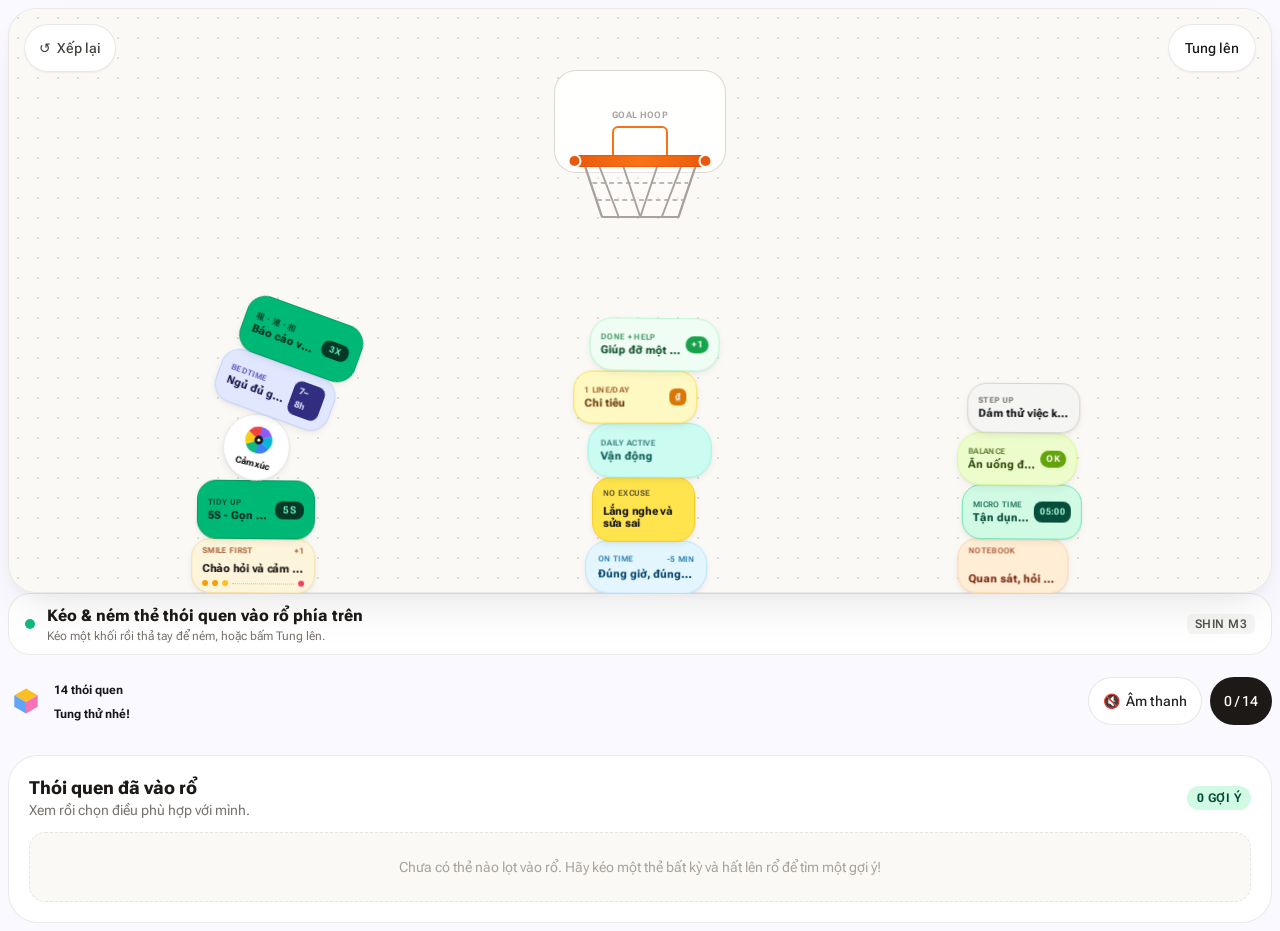
==== commit 5922651b: "M3.3.19-5S" ====
--- a/habit-game.html
+++ b/habit-game.html
@@ -6,10 +6,10 @@
   <title>Tung thói quen · Shin routine</title>
 
   <!-- Tailwind CSS -->
-  <link rel="stylesheet" href="assets/game/habit-game.css?v=M3.3.19">
+  <link rel="stylesheet" href="assets/game/habit-game.css?v=M3.3.19-5S.1">
 
   <!-- Thư viện vật lý 2D Matter.js -->
-  <script src="assets/game/matter-0.19.0.min.js?v=M3.3.19"></script>
+  <script src="assets/game/matter-0.19.0.min.js?v=M3.3.19-5S.1"></script>
 
   <style>
 @font-face{font-family:'Roboto Flex';src:url('assets/fonts/roboto-flex-vietnamese.woff2') format('woff2');font-weight:100 1000;font-display:swap;unicode-range:U+0102-0103,U+0110-0111,U+0128-0129,U+0168-0169,U+01A0-01A1,U+01AF-01B0,U+0300-0301,U+0303-0304,U+0308-0309,U+0323,U+0329,U+1EA0-1EF9,U+20AB;}
@@ -118,8 +118,8 @@
   </style>
 <style>html,body{margin:0;overscroll-behavior:contain}body{padding:12px!important;background:#F9F9FF}#court-wrapper{height:clamp(480px,70dvh,570px);border-radius:28px}#hud-banner{margin-bottom:10px}#hud-title,#hud-desc{white-space:normal;line-height:1.4}#hud-desc{font-size:12px}#selected-habits-list{max-height:none}.result14{padding:13px;border:1px solid #E0E4ED;border-radius:20px;background:#F9FAFF}.result14 b{font-size:16px;line-height:1.35}.result14 p{font-size:13px;line-height:1.5;margin:5px 0 8px;color:#525E70}.result14-actions{display:flex;flex-wrap:wrap;gap:6px}.result14 button{border:0;border-radius:22px;padding:10px 12px;min-height:44px;font-size:13px;font-weight:600;background:#E7EEFB;color:#204B88}.result14 button[data-action=choose]{background:#2265C5;color:white}.result14 button[data-action=return]{background:transparent;color:#687182}.result14-status{display:block;font-size:12px;color:#52714F;margin-bottom:7px}#empty-habits-msg{font-size:13px;line-height:1.5}#selected-count-badge{white-space:nowrap}#sound-toggle{min-width:44px;min-height:44px}#reset-btn,#toss-btn{min-height:44px}#court-wrapper{touch-action:none}#selected-habits-list{display:grid;gap:8px}button:focus-visible{outline:3px solid #2265C5;outline-offset:3px}@media(prefers-reduced-motion:reduce){.tt-particle{display:none}.net-swish-anim{animation:none}}</style>
 <style>.game14-small-title{font-size:13px;line-height:1.4}#game14-results-jump{position:fixed;right:14px;bottom:14px;z-index:40;background:#2265C5;color:white;border:1px solid #fff6;border-radius:24px;min-height:44px;padding:10px 16px;font-size:14px;font-weight:600;box-shadow:0 3px 16px #183D702B}#game14-results-jump[hidden]{display:none}</style>
-<link rel="stylesheet" href="design-system.css?v=M3.3.19">
-<link rel="stylesheet" href="design-game.css?v=M3.3.19">
+<link rel="stylesheet" href="design-system.css?v=M3.3.19-5S.1">
+<link rel="stylesheet" href="design-game.css?v=M3.3.19-5S.1">
 </head>
 <body id="shinGame19" class="min-h-screen flex flex-col items-center py-5 px-3 sm:py-7 sm:px-4">
 
@@ -239,7 +239,7 @@
   </main>
   <button type="button" id="game14-results-jump" hidden aria-label="Xem thói quen đã vào rổ"></button>
 
-  <script src="assets/game/habit-game.js?v=M3.3.19"></script>
+  <script src="assets/game/habit-game.js?v=M3.3.19-5S.1"></script>
 </body>
 </html>
 <script>document.addEventListener('DOMContentLoaded',function(){var main=document.querySelector('main'),head=document.querySelector('body>header');if(main&&head)main.appendChild(head);});</script><style>html,body,button,input,.font-mono-tag{font-family:'Roboto Flex',Arial,sans-serif}body{padding:8px!important}main{display:flex;flex-direction:column}main>header{order:2;margin-top:12px}#court-wrapper{order:0;height:clamp(380px,65dvh,650px)}#hud-banner{order:1}main>section{order:3}.game14-small-title{font-size:13px}#court-wrapper .tt-widget{font-family:'Roboto Flex',Arial,sans-serif}</style>
